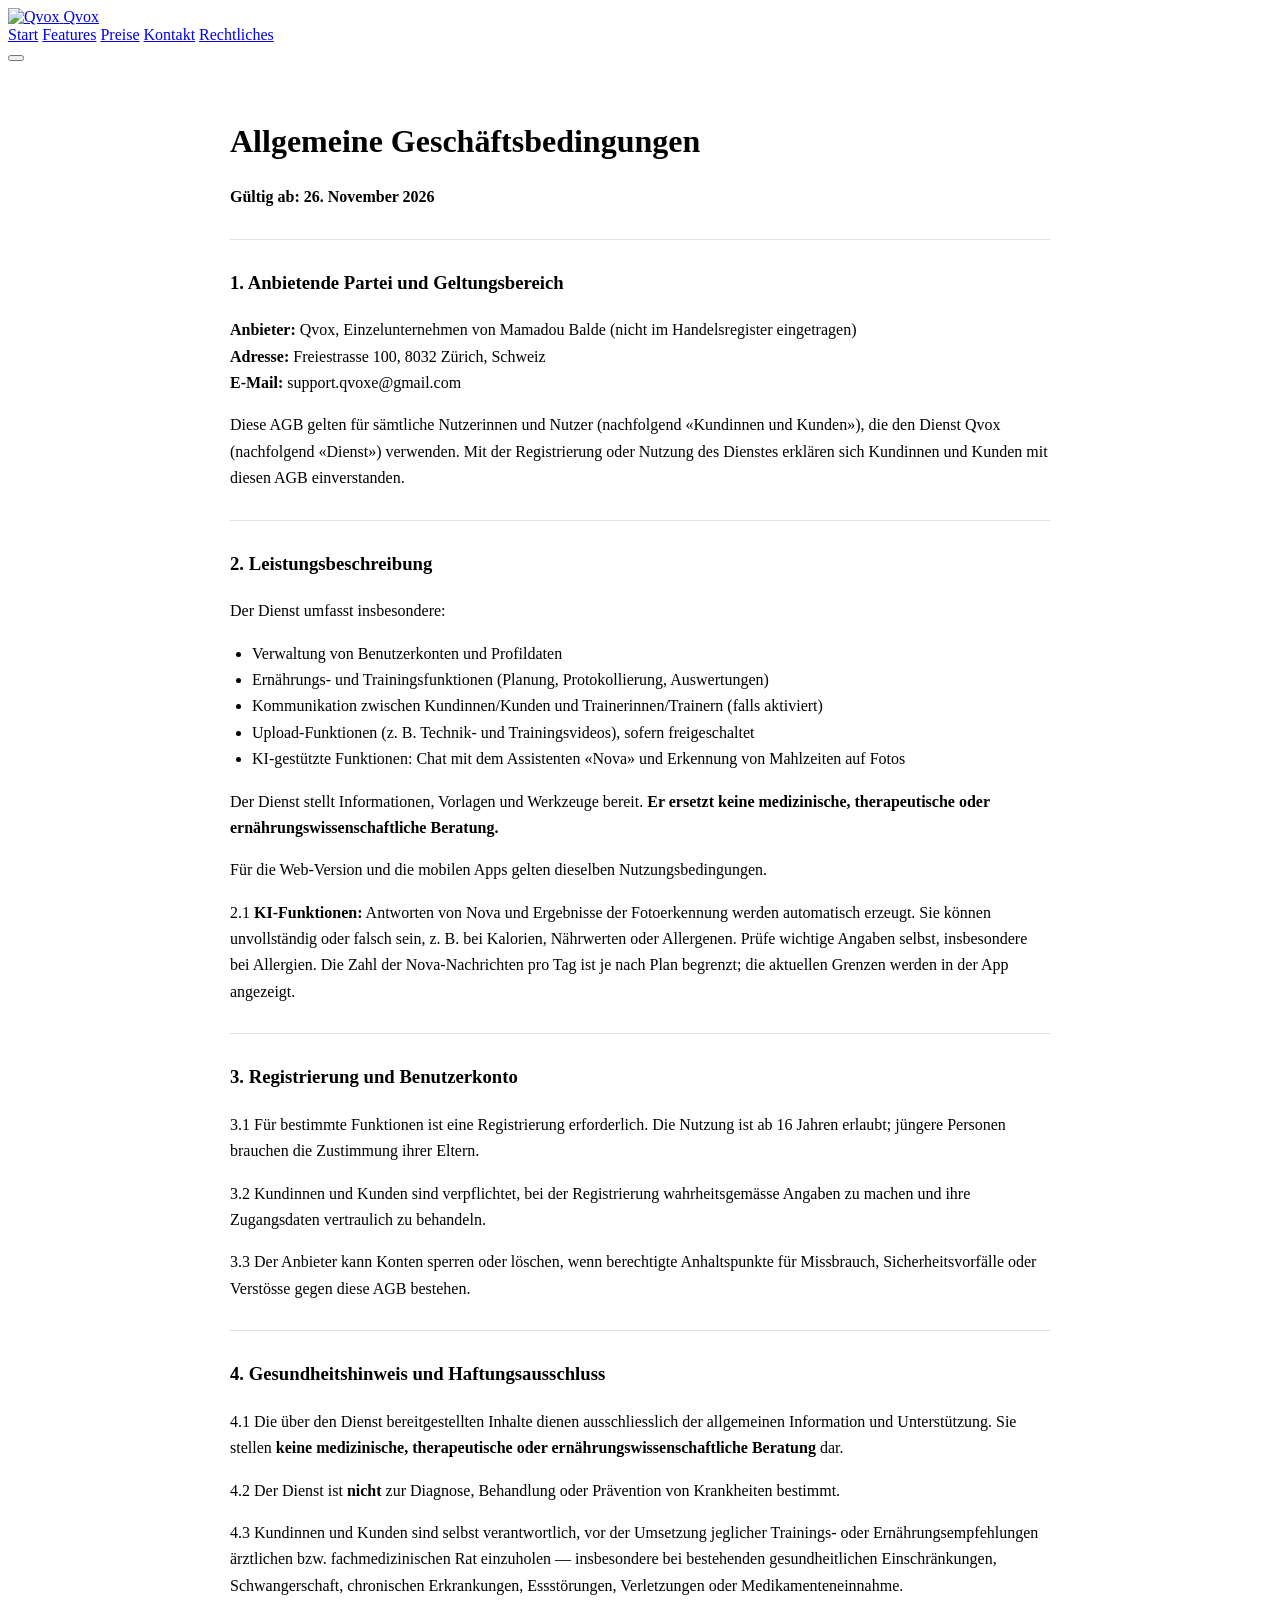
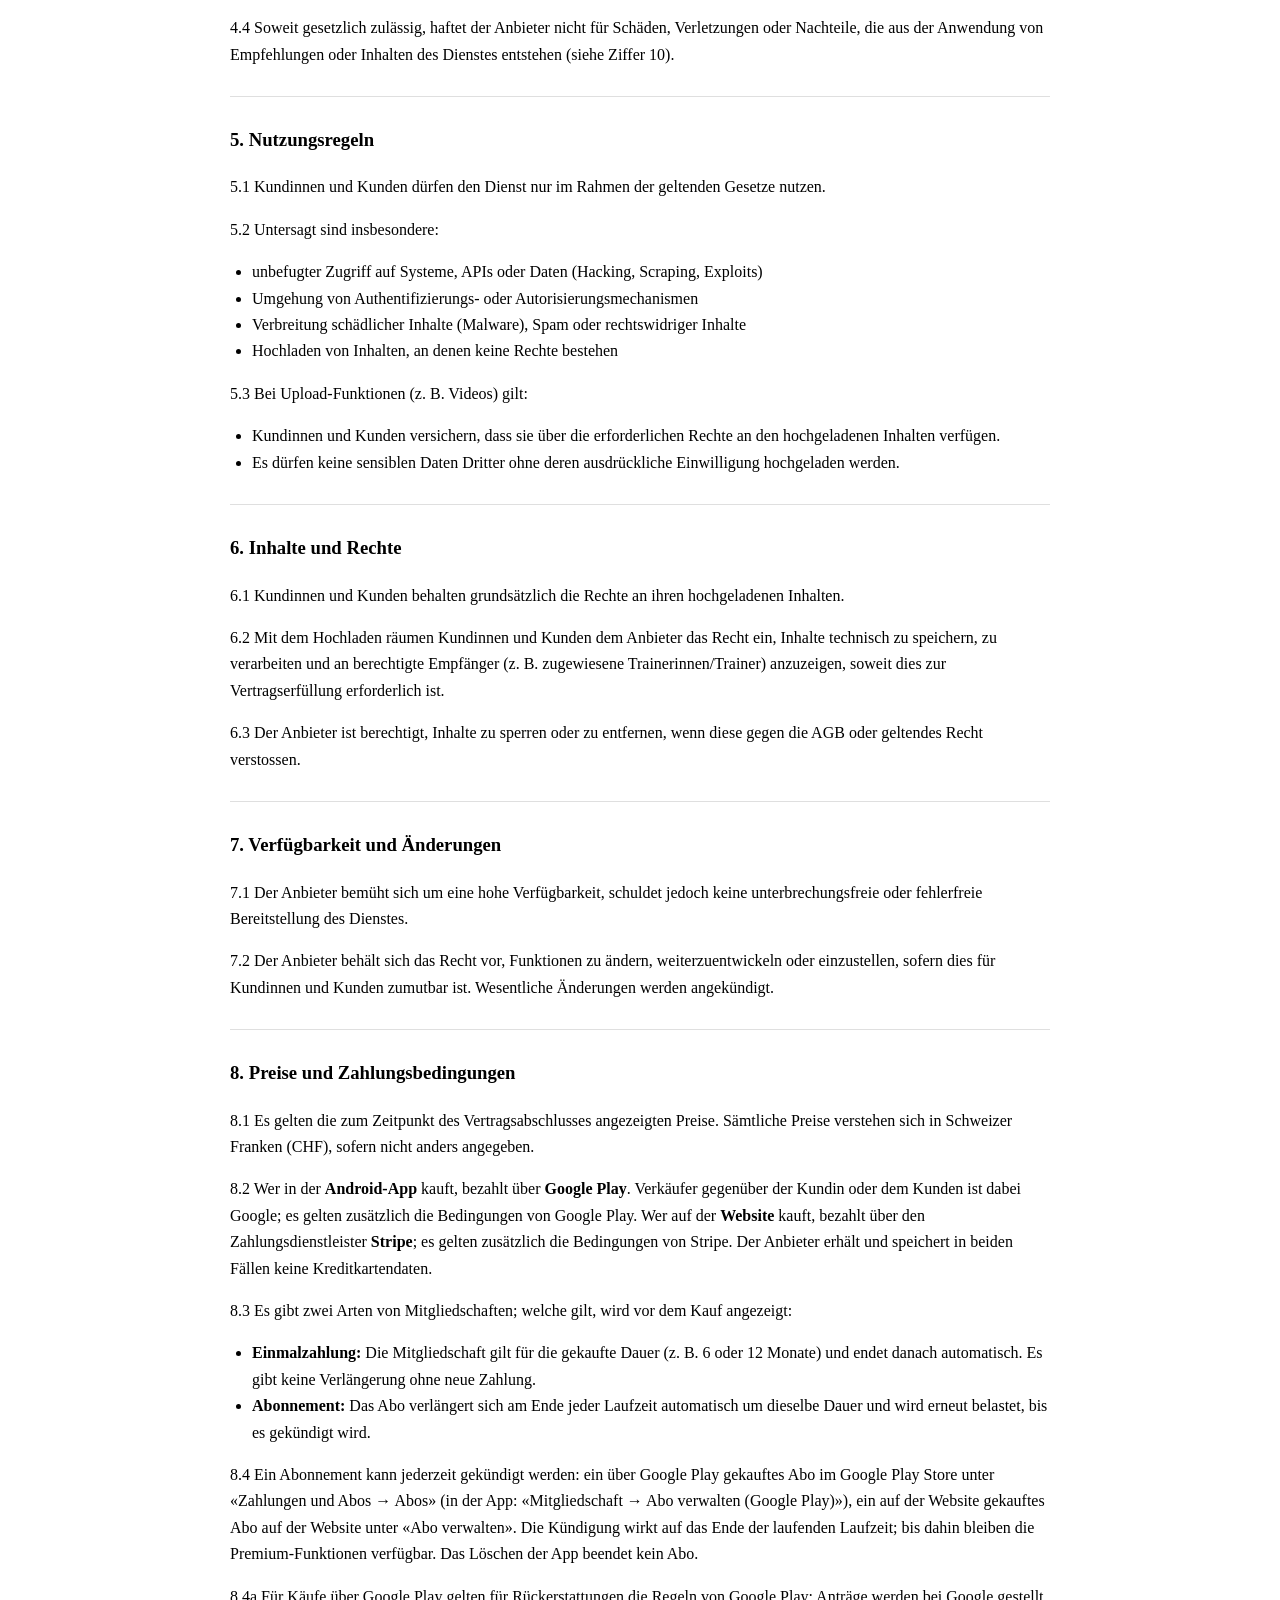
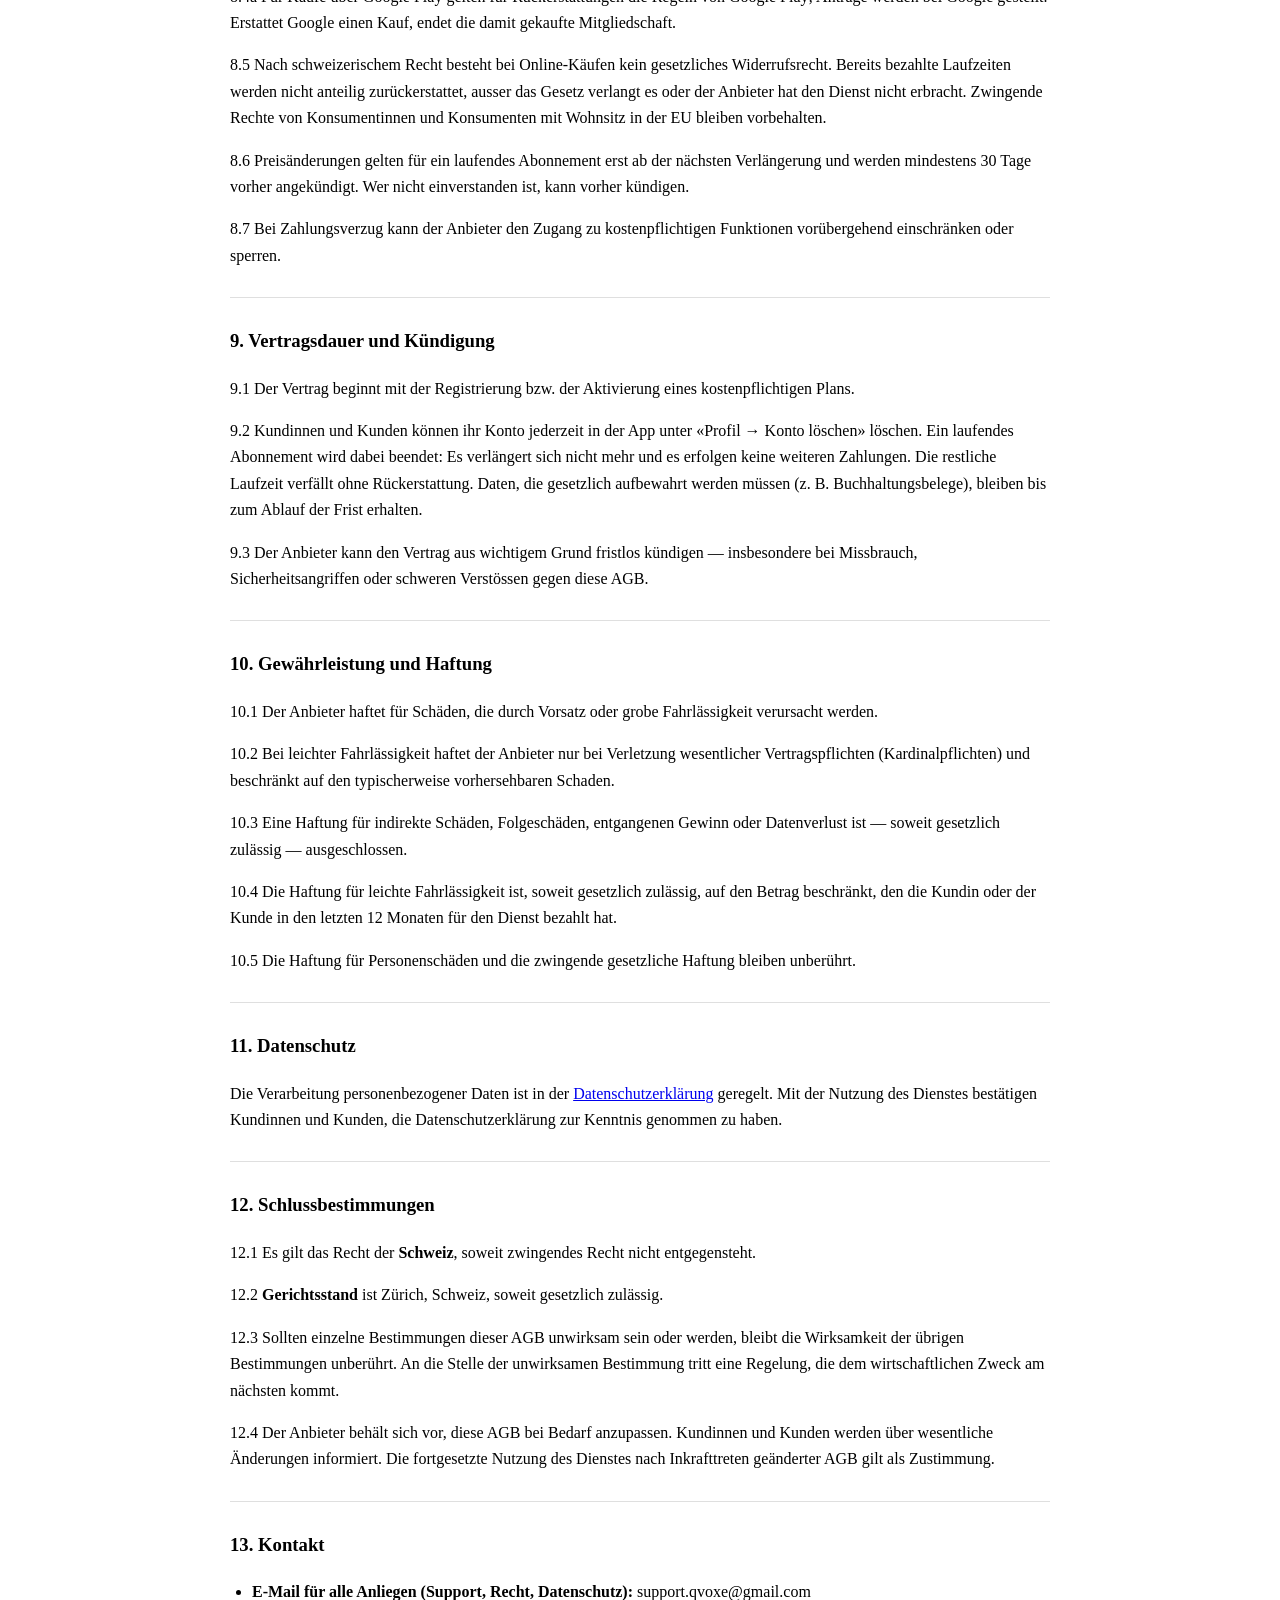
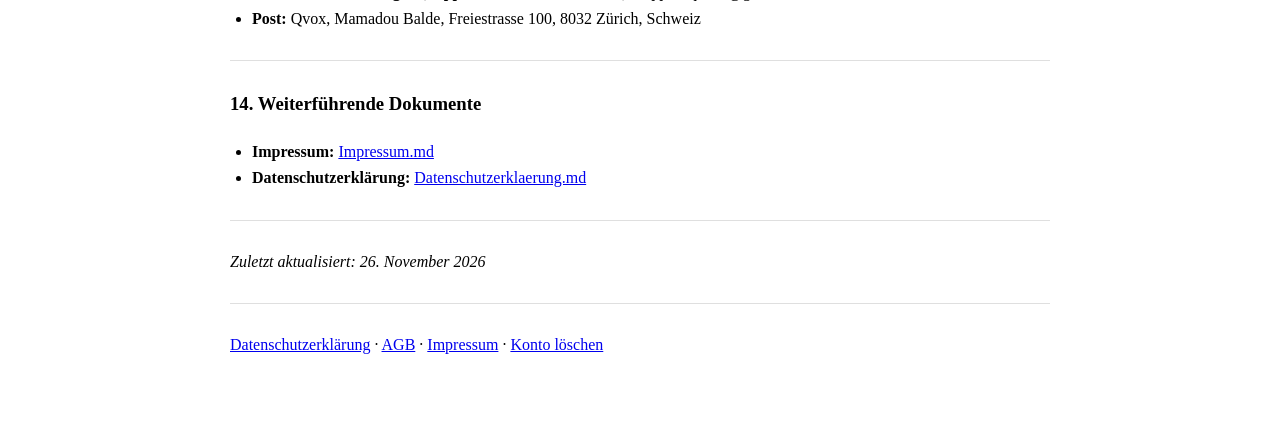
==== agb.html @ dd05795a "Add legal pages and use the real contact email and site URL - New pages: AGB, Datenschutz, Impressum" ====
<!doctype html>
<html lang="de">
<head>
  <meta charset="utf-8" />
  <meta name="viewport" content="width=device-width,initial-scale=1" />
  <title>Qvox – Allgemeine Geschäftsbedingungen</title>
  <meta name="description" content="Allgemeine Geschäftsbedingungen von Qvox." />
  <link rel="apple-touch-icon" href="qvox_logo.png" />
  <link rel="stylesheet" href="styles.css" />
  <link rel="stylesheet" href="styles-inline.css" />
  <style>
    .legal { max-width: 820px; margin: 0 auto; padding: 32px 16px 64px; line-height: 1.65; }
    .legal h1 { margin-bottom: 8px; }
    .legal h2 { margin-top: 32px; }
    .legal h3 { margin-top: 20px; }
    .legal ul, .legal ol { padding-left: 22px; }
    .legal hr { border: 0; border-top: 1px solid rgba(127,127,127,.25); margin: 28px 0; }
    .legal-table { overflow-x: auto; margin: 16px 0; }
    .legal table { border-collapse: collapse; width: 100%; font-size: 0.95em; }
    .legal th, .legal td { border: 1px solid rgba(127,127,127,.3); padding: 8px 10px; text-align: left; vertical-align: top; }
    .legal a { text-decoration: underline; }
  </style>
</head>
<body>
<header class="header" id="top">
  <div class="container header__inner">
    <a href="index.html" class="header__logo">
      <img src="qvox_logo.png" alt="Qvox" class="header__logo-img" />
      <span class="header__logo-text">Qvox</span>
    </a>
    <nav class="header__nav" id="mainNav">
      <a href="index.html">Start</a>
      <a href="features.html">Features</a>
      <a href="preise.html">Preise</a>
      <a href="kontakt.html">Kontakt</a>
      <a href="rechtliches.html" class="nav-legal">Rechtliches</a>
    </nav>
    <button class="header__burger" id="navToggle" aria-label="Menü öffnen">
      <span></span><span></span><span></span>
    </button>
  </div>
</header>
<main class="legal">
<h1>Allgemeine Geschäftsbedingungen</h1>
<p><strong>Gültig ab: 26. November 2026</strong></p>
<hr>
<h3>1. Anbietende Partei und Geltungsbereich</h3>
<p><strong>Anbieter:</strong> Qvox, Einzelunternehmen von Mamadou Balde (nicht im Handelsregister eingetragen)<br>
<strong>Adresse:</strong> Freiestrasse 100, 8032 Zürich, Schweiz<br>
<strong>E-Mail:</strong> support.qvoxe@gmail.com</p>
<p>Diese AGB gelten für sämtliche Nutzerinnen und Nutzer (nachfolgend «Kundinnen und Kunden»), die den Dienst Qvox (nachfolgend «Dienst») verwenden. Mit der Registrierung oder Nutzung des Dienstes erklären sich Kundinnen und Kunden mit diesen AGB einverstanden.</p>
<hr>
<h3>2. Leistungsbeschreibung</h3>
<p>Der Dienst umfasst insbesondere:</p>
<ul><li>Verwaltung von Benutzerkonten und Profildaten</li><li>Ernährungs- und Trainingsfunktionen (Planung, Protokollierung, Auswertungen)</li><li>Kommunikation zwischen Kundinnen/Kunden und Trainerinnen/Trainern (falls aktiviert)</li><li>Upload-Funktionen (z. B. Technik- und Trainingsvideos), sofern freigeschaltet</li><li>KI-gestützte Funktionen: Chat mit dem Assistenten «Nova» und Erkennung von Mahlzeiten auf Fotos</li></ul>
<p>Der Dienst stellt Informationen, Vorlagen und Werkzeuge bereit. <strong>Er ersetzt keine medizinische, therapeutische oder ernährungswissenschaftliche Beratung.</strong></p>
<p>Für die Web-Version und die mobilen Apps gelten dieselben Nutzungsbedingungen.</p>
<p>2.1 <strong>KI-Funktionen:</strong> Antworten von Nova und Ergebnisse der Fotoerkennung werden automatisch erzeugt. Sie können unvollständig oder falsch sein, z. B. bei Kalorien, Nährwerten oder Allergenen. Prüfe wichtige Angaben selbst, insbesondere bei Allergien. Die Zahl der Nova-Nachrichten pro Tag ist je nach Plan begrenzt; die aktuellen Grenzen werden in der App angezeigt.</p>
<hr>
<h3>3. Registrierung und Benutzerkonto</h3>
<p>3.1 Für bestimmte Funktionen ist eine Registrierung erforderlich. Die Nutzung ist ab 16 Jahren erlaubt; jüngere Personen brauchen die Zustimmung ihrer Eltern.</p>
<p>3.2 Kundinnen und Kunden sind verpflichtet, bei der Registrierung wahrheitsgemässe Angaben zu machen und ihre Zugangsdaten vertraulich zu behandeln.</p>
<p>3.3 Der Anbieter kann Konten sperren oder löschen, wenn berechtigte Anhaltspunkte für Missbrauch, Sicherheitsvorfälle oder Verstösse gegen diese AGB bestehen.</p>
<hr>
<h3>4. Gesundheitshinweis und Haftungsausschluss</h3>
<p>4.1 Die über den Dienst bereitgestellten Inhalte dienen ausschliesslich der allgemeinen Information und Unterstützung. Sie stellen <strong>keine medizinische, therapeutische oder ernährungswissenschaftliche Beratung</strong> dar.</p>
<p>4.2 Der Dienst ist <strong>nicht</strong> zur Diagnose, Behandlung oder Prävention von Krankheiten bestimmt.</p>
<p>4.3 Kundinnen und Kunden sind selbst verantwortlich, vor der Umsetzung jeglicher Trainings- oder Ernährungsempfehlungen ärztlichen bzw. fachmedizinischen Rat einzuholen — insbesondere bei bestehenden gesundheitlichen Einschränkungen, Schwangerschaft, chronischen Erkrankungen, Essstörungen, Verletzungen oder Medikamenteneinnahme.</p>
<p>4.4 Soweit gesetzlich zulässig, haftet der Anbieter nicht für Schäden, Verletzungen oder Nachteile, die aus der Anwendung von Empfehlungen oder Inhalten des Dienstes entstehen (siehe Ziffer 10).</p>
<hr>
<h3>5. Nutzungsregeln</h3>
<p>5.1 Kundinnen und Kunden dürfen den Dienst nur im Rahmen der geltenden Gesetze nutzen.</p>
<p>5.2 Untersagt sind insbesondere:</p>
<ul><li>unbefugter Zugriff auf Systeme, APIs oder Daten (Hacking, Scraping, Exploits)</li><li>Umgehung von Authentifizierungs- oder Autorisierungsmechanismen</li><li>Verbreitung schädlicher Inhalte (Malware), Spam oder rechtswidriger Inhalte</li><li>Hochladen von Inhalten, an denen keine Rechte bestehen</li></ul>
<p>5.3 Bei Upload-Funktionen (z. B. Videos) gilt:</p>
<ul><li>Kundinnen und Kunden versichern, dass sie über die erforderlichen Rechte an den hochgeladenen Inhalten verfügen.</li><li>Es dürfen keine sensiblen Daten Dritter ohne deren ausdrückliche Einwilligung hochgeladen werden.</li></ul>
<hr>
<h3>6. Inhalte und Rechte</h3>
<p>6.1 Kundinnen und Kunden behalten grundsätzlich die Rechte an ihren hochgeladenen Inhalten.</p>
<p>6.2 Mit dem Hochladen räumen Kundinnen und Kunden dem Anbieter das Recht ein, Inhalte technisch zu speichern, zu verarbeiten und an berechtigte Empfänger (z. B. zugewiesene Trainerinnen/Trainer) anzuzeigen, soweit dies zur Vertragserfüllung erforderlich ist.</p>
<p>6.3 Der Anbieter ist berechtigt, Inhalte zu sperren oder zu entfernen, wenn diese gegen die AGB oder geltendes Recht verstossen.</p>
<hr>
<h3>7. Verfügbarkeit und Änderungen</h3>
<p>7.1 Der Anbieter bemüht sich um eine hohe Verfügbarkeit, schuldet jedoch keine unterbrechungsfreie oder fehlerfreie Bereitstellung des Dienstes.</p>
<p>7.2 Der Anbieter behält sich das Recht vor, Funktionen zu ändern, weiterzuentwickeln oder einzustellen, sofern dies für Kundinnen und Kunden zumutbar ist. Wesentliche Änderungen werden angekündigt.</p>
<hr>
<h3>8. Preise und Zahlungsbedingungen</h3>
<p>8.1 Es gelten die zum Zeitpunkt des Vertragsabschlusses angezeigten Preise. Sämtliche Preise verstehen sich in Schweizer Franken (CHF), sofern nicht anders angegeben.</p>
<p>8.2 Wer in der <strong>Android-App</strong> kauft, bezahlt über <strong>Google Play</strong>. Verkäufer gegenüber der Kundin oder dem Kunden ist dabei Google; es gelten zusätzlich die Bedingungen von Google Play. Wer auf der <strong>Website</strong> kauft, bezahlt über den Zahlungsdienstleister <strong>Stripe</strong>; es gelten zusätzlich die Bedingungen von Stripe. Der Anbieter erhält und speichert in beiden Fällen keine Kreditkartendaten.</p>
<p>8.3 Es gibt zwei Arten von Mitgliedschaften; welche gilt, wird vor dem Kauf angezeigt:</p>
<ul><li><strong>Einmalzahlung:</strong> Die Mitgliedschaft gilt für die gekaufte Dauer (z. B. 6 oder 12 Monate) und endet danach automatisch. Es gibt keine Verlängerung ohne neue Zahlung.</li><li><strong>Abonnement:</strong> Das Abo verlängert sich am Ende jeder Laufzeit automatisch um dieselbe Dauer und wird erneut belastet, bis es gekündigt wird.</li></ul>
<p>8.4 Ein Abonnement kann jederzeit gekündigt werden: ein über Google Play gekauftes Abo im Google Play Store unter «Zahlungen und Abos → Abos» (in der App: «Mitgliedschaft → Abo verwalten (Google Play)»), ein auf der Website gekauftes Abo auf der Website unter «Abo verwalten». Die Kündigung wirkt auf das Ende der laufenden Laufzeit; bis dahin bleiben die Premium-Funktionen verfügbar. Das Löschen der App beendet kein Abo.</p>
<p>8.4a Für Käufe über Google Play gelten für Rückerstattungen die Regeln von Google Play; Anträge werden bei Google gestellt. Erstattet Google einen Kauf, endet die damit gekaufte Mitgliedschaft.</p>
<p>8.5 Nach schweizerischem Recht besteht bei Online-Käufen kein gesetzliches Widerrufsrecht. Bereits bezahlte Laufzeiten werden nicht anteilig zurückerstattet, ausser das Gesetz verlangt es oder der Anbieter hat den Dienst nicht erbracht. Zwingende Rechte von Konsumentinnen und Konsumenten mit Wohnsitz in der EU bleiben vorbehalten.</p>
<p>8.6 Preisänderungen gelten für ein laufendes Abonnement erst ab der nächsten Verlängerung und werden mindestens 30 Tage vorher angekündigt. Wer nicht einverstanden ist, kann vorher kündigen.</p>
<p>8.7 Bei Zahlungsverzug kann der Anbieter den Zugang zu kostenpflichtigen Funktionen vorübergehend einschränken oder sperren.</p>
<hr>
<h3>9. Vertragsdauer und Kündigung</h3>
<p>9.1 Der Vertrag beginnt mit der Registrierung bzw. der Aktivierung eines kostenpflichtigen Plans.</p>
<p>9.2 Kundinnen und Kunden können ihr Konto jederzeit in der App unter «Profil → Konto löschen» löschen. Ein laufendes Abonnement wird dabei beendet: Es verlängert sich nicht mehr und es erfolgen keine weiteren Zahlungen. Die restliche Laufzeit verfällt ohne Rückerstattung. Daten, die gesetzlich aufbewahrt werden müssen (z. B. Buchhaltungsbelege), bleiben bis zum Ablauf der Frist erhalten.</p>
<p>9.3 Der Anbieter kann den Vertrag aus wichtigem Grund fristlos kündigen — insbesondere bei Missbrauch, Sicherheitsangriffen oder schweren Verstössen gegen diese AGB.</p>
<hr>
<h3>10. Gewährleistung und Haftung</h3>
<p>10.1 Der Anbieter haftet für Schäden, die durch Vorsatz oder grobe Fahrlässigkeit verursacht werden.</p>
<p>10.2 Bei leichter Fahrlässigkeit haftet der Anbieter nur bei Verletzung wesentlicher Vertragspflichten (Kardinalpflichten) und beschränkt auf den typischerweise vorhersehbaren Schaden.</p>
<p>10.3 Eine Haftung für indirekte Schäden, Folgeschäden, entgangenen Gewinn oder Datenverlust ist — soweit gesetzlich zulässig — ausgeschlossen.</p>
<p>10.4 Die Haftung für leichte Fahrlässigkeit ist, soweit gesetzlich zulässig, auf den Betrag beschränkt, den die Kundin oder der Kunde in den letzten 12 Monaten für den Dienst bezahlt hat.</p>
<p>10.5 Die Haftung für Personenschäden und die zwingende gesetzliche Haftung bleiben unberührt.</p>
<hr>
<h3>11. Datenschutz</h3>
<p>Die Verarbeitung personenbezogener Daten ist in der <a href="datenschutz.html">Datenschutzerklärung</a> geregelt. Mit der Nutzung des Dienstes bestätigen Kundinnen und Kunden, die Datenschutzerklärung zur Kenntnis genommen zu haben.</p>
<hr>
<h3>12. Schlussbestimmungen</h3>
<p>12.1 Es gilt das Recht der <strong>Schweiz</strong>, soweit zwingendes Recht nicht entgegensteht.</p>
<p>12.2 <strong>Gerichtsstand</strong> ist Zürich, Schweiz, soweit gesetzlich zulässig.</p>
<p>12.3 Sollten einzelne Bestimmungen dieser AGB unwirksam sein oder werden, bleibt die Wirksamkeit der übrigen Bestimmungen unberührt. An die Stelle der unwirksamen Bestimmung tritt eine Regelung, die dem wirtschaftlichen Zweck am nächsten kommt.</p>
<p>12.4 Der Anbieter behält sich vor, diese AGB bei Bedarf anzupassen. Kundinnen und Kunden werden über wesentliche Änderungen informiert. Die fortgesetzte Nutzung des Dienstes nach Inkrafttreten geänderter AGB gilt als Zustimmung.</p>
<hr>
<h3>13. Kontakt</h3>
<ul><li><strong>E-Mail für alle Anliegen (Support, Recht, Datenschutz):</strong> support.qvoxe@gmail.com</li><li><strong>Post:</strong> Qvox, Mamadou Balde, Freiestrasse 100, 8032 Zürich, Schweiz</li></ul>
<hr>
<h3>14. Weiterführende Dokumente</h3>
<ul><li><strong>Impressum:</strong> <a href="impressum.html">Impressum.md</a></li><li><strong>Datenschutzerklärung:</strong> <a href="datenschutz.html">Datenschutzerklaerung.md</a></li></ul>
<hr>
<p><em>Zuletzt aktualisiert: 26. November 2026</em></p>
<hr>
<p>
  <a href="datenschutz.html">Datenschutzerklärung</a> ·
  <a href="agb.html">AGB</a> ·
  <a href="impressum.html">Impressum</a> ·
  <a href="konto-loeschen.html">Konto löschen</a>
</p>
</main>
<script src="script.js"></script>
</body>
</html>
---- styles-inline.css ----
﻿/* Phone Macro Progress Bars */
.phone-macro-bar__fill {
  background: var(--bar-color, #60A5FA);
  height: 100%;
  border-radius: 4px;
  transition: width 0.3s ease;
}

.phone-macro--p .phone-macro-bar__fill {
  --bar-color: #AEEA00;
}

.phone-macro--c .phone-macro-bar__fill {
  --bar-color: #06B6D4;
}

.phone-macro--f .phone-macro-bar__fill {
  --bar-color: #C084FC;
}

/* Macro width helpers */
.macro-78 { width: 78%; }
.macro-64 { width: 64%; }
.macro-52 { width: 52%; }

/* Wave Bar Pattern */
.wave-bar {
  height: 20px;
  background: linear-gradient(90deg, #60A5FA 0%, transparent var(--pct, 85%));
  border-radius: 4px;
  margin: 0.5rem 0;
}

.wave-85 { --pct: 85%; }

/* Phone App Header Styles */
.phone-app-header {
  padding: 0.5rem;
  text-align: center;
  background: linear-gradient(to right, #121a2b, #17213a);
  border-bottom: 1px solid rgba(255, 255, 255, 0.1);
}

.phone-app-header.gradient-purple {
  background: linear-gradient(135deg, #7C3AED, #A855F7);
}

.phone-app-title {
  color: white;
  font-weight: 600;
  font-size: 0.9rem;
}

.phone-app-title.light { color: white; }

/* Phone App Search Input */
.phone-app-search {
  width: 90%;
  padding: 0.5rem;
  border: none;
  border-radius: 8px;
  background: #0b1220;
  color: #F1F5F9;
  font-size: 0.75rem;
}

/* Phone App Content */
.phone-app-content {
  padding: 1rem;
  overflow-y: auto;
  height: calc(100% - 80px);
}

.phone-app-content.narrow { text-align: center; }

/* Recipe Card */
.recipe-card {
  margin-bottom: 0.8rem;
  padding: 0.8rem;
  background: #17213a;
  border-radius: 8px;
  border-left: 3px solid transparent;
}

.recipe-card.featured {
  border-left-color: #AEEA00;
}

.recipe-card__title {
  font-weight: 600;
  color: #F1F5F9;
  font-size: 0.85rem;
  margin-bottom: 0.3rem;
}

.recipe-card__meta {
  font-size: 0.7rem;
  color: #94A3B8;
  margin: 0.3rem 0;
}

/* Analytics Cards */
.analytics-hero {
  text-align: center;
  margin-bottom: 1.5rem;
  padding: 1rem;
  background: #17213a;
  border-radius: 8px;
}

.analytics-hero__value {
  font-size: 2rem;
  font-weight: 800;
  color: #AEEA00;
}

.analytics-hero__label {
  font-size: 0.8rem;
  color: #94A3B8;
}

.analytics-chart {
  height: 80px;
  background: url('data:image/svg+xml,%3csvg xmlns="http://www.w3.org/2000/svg" width="400" height="120" viewBox="0 0 400 120"%3e%3cdefs%3e%3clinearGradient id="grad" x1="0%25" y1="0%25" x2="0%25" y2="100%25"%3e%3cstop offset="0%25" stop-color="%231EA7FF" stop-opacity="0.6"/%3e%3cstop offset="100%25" stop-color="%231EA7FF" stop-opacity="0"/%3e%3c/linearGradient%3e%3c/defs%3e%3cpath d="M0 90 Q50 60 80 70 T160 55 T240 65 T320 40 T400 50 V120 H0 Z" fill="url(%23grad)"/%3e%3cpath d="M0 90 Q50 60 80 70 T160 55 T240 65 T320 40 T400 50" fill="none" stroke="%231EA7FF" stroke-width="3" stroke-linecap="round"/%3e%3ccircle cx="320" cy="40" r="4" fill="%23AEEA00"/%3e%3c/svg%3e') center/contain no-repeat;
}

.analytics-grid {
  display: grid;
  grid-template-columns: 1fr 1fr;
  gap: 0.5rem;
  margin-top: 1rem;
}

.analytics-tile {
  text-align: center;
  padding: 0.8rem;
  background: #17213a;
  border-radius: 8px;
}

.analytics-tile__label {
  font-size: 0.7rem;
  color: #94A3B8;
}

.analytics-tile__value {
  font-size: 1.2rem;
  font-weight: 700;
  margin-top: 0.3rem;
  color: #AEEA00;
}

.analytics-tile__value.cyan { color: #06B6D4; }

/* Calculator Form Styles */
.calculator-form input,
.calculator-form select {
  width: 100%;
  padding: 0.75rem;
  margin-bottom: 0.5rem;
  background: #f3f4f6;
  border: 1px solid #e5e7eb;
  border-radius: 8px;
  font-size: 1rem;
}

.calculator-form input:focus,
.calculator-form select:focus {
  outline: none;
  border-color: #3b82f6;
  box-shadow: 0 0 0 3px rgba(59, 130, 246, 0.1);
}

/* Result Display */
.calculator-result {
  margin-top: 1rem;
  padding: 1rem;
  background: #f0f9ff;
  border-left: 4px solid #3b82f6;
  border-radius: 4px;
  font-weight: 600;
  color: #1e40af;
}

.hidden { display: none; }

.result-info {
  font-size: .85rem;
  margin-top: 0.75rem;
}

/* Table section rows */
.table-section {
  background: #0f1618;
}

/* Progress bars */
.cp-progress-50 { width: 50%; }

/* Cookie consent tweaks */
.cookie-consent { display: none; }
.cookie-consent a { color: var(--lime); }

/* â”€â”€â”€ Hero single-column (phone removed) â”€â”€â”€ */
.hero__inner {
  grid-template-columns: 1fr !important;
  max-width: 720px;
  margin: 0 auto;
  text-align: center;
}
.hero__content {
  opacity: 1 !important;
  transform: none !important;
}
.hero__actions {
  justify-content: center;
}
.hero__stores {
  justify-content: center;
}

/* Fix: 'Beliebt' / 'Empfohlen' badge gets clipped by parent overflow */
.pricing__panel,
.pricing__grid,
.pricing,
.pricing.section,
.clubs__cta,
.clubs__pricing-cards {
  overflow: visible !important;
}
.pricing__grid {
  padding-top: 1.25rem;
}
.price-card,
.clubs__plan {
  overflow: visible !important;
}
.price-card__badge,
.clubs__plan-badge {
  z-index: 2;
}

/* â•â•â•â•â•â•â•â•â•â•â•â•â•â•â•â•â•â•â•â•â•â•â•â•â•â•â•â•â•â•â•â•â•â•â•â•â•â•â•â•â•â•â•â•â•â•
   iPhone 17 â€” Ultra-Photorealistic Mockup
â•â•â•â•â•â•â•â•â•â•â•â•â•â•â•â•â•â•â•â•â•â•â•â•â•â•â•â•â•â•â•â•â•â•â•â•â•â•â•â•â•â•â•â•â•â• */

.iphone17 {
  position: relative;
  display: inline-flex;
  flex-direction: column;
  width: 272px;
  flex-shrink: 0;
  filter: drop-shadow(0 40px 120px rgba(0,0,0,.9)) drop-shadow(0 12px 40px rgba(0,0,0,.7));
}

/* Side hardware buttons â€” beveled + metallic */
.iphone17__btn-action,
.iphone17__btn-vol-up,
.iphone17__btn-vol-down,
.iphone17__btn-power {
  position: absolute;
  z-index: 3;
  background: linear-gradient(to right,
    #1A1A1E 0%, #2C2C30 20%, #3A3A3E 50%,
    #2A2A2E 80%, #1A1A1C 100%
  );
}
.iphone17__btn-action {
  left: -4px; top: 88px;
  width: 4px; height: 30px;
  border-radius: 3px 0 0 3px;
  box-shadow: -2px 0 6px rgba(0,0,0,.6), inset 0 1px 0 rgba(255,255,255,.18);
}
.iphone17__btn-vol-up {
  left: -4px; top: 132px;
  width: 4px; height: 42px;
  border-radius: 3px 0 0 3px;
  box-shadow: -2px 0 6px rgba(0,0,0,.6), inset 0 1px 0 rgba(255,255,255,.18);
}
.iphone17__btn-vol-down {
  left: -4px; top: 186px;
  width: 4px; height: 42px;
  border-radius: 3px 0 0 3px;
  box-shadow: -2px 0 6px rgba(0,0,0,.6), inset 0 1px 0 rgba(255,255,255,.18);
}
.iphone17__btn-power {
  right: -4px; top: 148px;
  width: 4px; height: 74px;
  border-radius: 0 3px 3px 0;
  background: linear-gradient(to left,
    #1A1A1E 0%, #2C2C30 20%, #3A3A3E 50%,
    #2A2A2E 80%, #1A1A1C 100%
  );
  box-shadow: 2px 0 6px rgba(0,0,0,.8), inset 0 1px 0 rgba(255,255,255,.05);
}

/* Titanium unibody â€” 20-stop multi-direction light simulation */
.iphone17__body {
  position: relative;
  background:
    linear-gradient(168deg,
      #2E2E32 0%,
      #1E1E22 8%,
      #141416 20%,
      #1A1A1E 35%,
      #0C0C0E 50%,
      #181820 65%,
      #222226 80%,
      #1A1A1E 100%
    );
  border-radius: 46px;
  padding: 11px;
  box-shadow:
    /* Crisp bright rim at top-left edge (studio directional light) */
    inset 1px 1px 0 rgba(255,255,255,.24),
    inset -1px -1px 0 rgba(255,255,255,.04),
    /* Fine inner recess line between frame and screen */
    inset 0 0 0 2.5px rgba(0,0,0,.85),
    inset 0 3px 10px rgba(0,0,0,.4),
    /* Outer casting shadow â€” multi-layer for soft photo look */
    0 2px 4px rgba(0,0,0,.6),
    0 8px 20px rgba(0,0,0,.55),
    0 25px 60px rgba(0,0,0,.5),
    0 50px 120px rgba(0,0,0,.4);
}

/* Top-left specular light ray on the metal */
.iphone17__body::before {
  content: '';
  position: absolute;
  top: 0; left: 0; right: 0;
  height: 55%;
  border-radius: 46px 46px 200px 200px / 46px 46px 100px 100px;
  background: linear-gradient(138deg,
    rgba(255,255,255,.13) 0%,
    rgba(255,255,255,.05) 12%,
    transparent 26%
  );
  pointer-events: none;
  z-index: 1;
}
/* Bottom-right secondary reflection */
.iphone17__body::after {
  content: '';
  position: absolute;
  bottom: 0; right: 0; left: 0;
  height: 45%;
  border-radius: 0 0 46px 46px;
  background: linear-gradient(340deg,
    rgba(255,255,255,.05) 0%,
    transparent 40%
  );
  pointer-events: none;
  z-index: 1;
}

/* OLED screen panel */
.iphone17__screen {
  position: relative;
  background: #060610;
  border-radius: 36px;
  overflow: hidden;
  display: flex;
  flex-direction: column;
  min-height: 548px;
  /* Inner screen bezel */
  box-shadow:
    inset 0 0 0 1px rgba(0,0,0,1),
    inset 0 0 30px rgba(0,0,0,.6);
  z-index: 2;
}

/* Glass screen reflection â€” angled top-left specular */
.iphone17__screen::before {
  content: '';
  position: absolute;
  inset: 0;
  border-radius: 36px;
  background: linear-gradient(130deg,
    rgba(255,255,255,.1) 0%,
    rgba(255,255,255,.05) 18%,
    transparent 40%
  );
  pointer-events: none;
  z-index: 100;
}

/* Dynamic Island â€” glass pill with multi-layer depth */
.iphone17__island {
  position: absolute;
  top: 14px;
  left: 50%;
  transform: translateX(-50%);
  width: 122px;
  height: 36px;
  background: radial-gradient(ellipse at 50% 0%, #1A1A24 0%, #000 70%);
  border-radius: 22px;
  z-index: 50;
  display: flex;
  align-items: center;
  justify-content: flex-end;
  padding-right: 12px;
  box-shadow:
    0 0 0 1px rgba(255,255,255,.06),
    0 0 0 2px rgba(0,0,0,.9),
    0 4px 20px rgba(0,0,0,.8),
    inset 0 1px 2px rgba(255,255,255,.06),
    inset 0 -1px 3px rgba(0,0,0,.8);
}

/* Tiny corner cut at base of Dynamic Island */
.iphone17__island::before {
  content: '';
  position: absolute;
  bottom: -6px; left: 2px;
  width: 8px; height: 8px;
  background: #000;
  clip-path: polygon(100% 0, 100% 100%, 0 0);
  opacity: .6;
}
.iphone17__island::after {
  content: '';
  position: absolute;
  bottom: -6px; right: 2px;
  width: 8px; height: 8px;
  background: #000;
  clip-path: polygon(0 0, 100% 0, 0 100%);
  opacity: .6;
}

/* Camera lens inside Dynamic Island */
.iphone17__island-cam {
  width: 13px; height: 13px;
  background: radial-gradient(circle at 35% 35%,
    #2A2A50 0%, #101018 45%, #060610 100%
  );
  border-radius: 50%;
  border: 1.5px solid rgba(255,255,255,.06);
  box-shadow:
    inset 0 0 4px rgba(30,60,180,.25),
    inset 0 0 1px rgba(255,255,255,.08),
    0 0 6px rgba(0,0,0,.8);
  position: relative;
}
.iphone17__island-cam::after {
  content: '';
  position: absolute;
  top: 2px; left: 2px;
  width: 4px; height: 4px;
  background: rgba(80,120,255,.18);
  border-radius: 50%;
}

/* Status Bar */
.iphone17__statusbar {
  display: flex;
  justify-content: space-between;
  align-items: center;
  padding: 18px 22px 0;
  height: 52px;
  position: relative;
  z-index: 10;
  color: #fff;
}
.iphone17__time {
  font-size: 14.5px;
  font-weight: 700;
  letter-spacing: -.4px;
  color: #fff;
  font-family: -apple-system, 'SF Pro Display', system-ui, sans-serif;
}
.iphone17__status-icons {
  display: flex;
  align-items: center;
  gap: 5px;
}

/* App Content Area */
.iphone17__content {
  flex: 1;
  display: flex;
  flex-direction: column;
  overflow: hidden;
  position: relative;
}

/* Bottom Nav â€” frosted glass effect */
.iphone17__bottomnav {
  display: flex;
  justify-content: space-around;
  align-items: center;
  padding: 10px 8px 6px;
  background: rgba(8,8,18,.88);
  backdrop-filter: blur(30px) saturate(1.8);
  -webkit-backdrop-filter: blur(30px) saturate(1.8);
  border-top: .5px solid rgba(255,255,255,.08);
}

/* Home Indicator */
.iphone17__home-indicator {
  height: 26px;
  display: flex;
  align-items: center;
  justify-content: center;
  background: rgba(6,6,16,.9);
}
.iphone17__home-indicator::before {
  content: '';
  width: 130px; height: 5px;
  background: rgba(255,255,255,.38);
  border-radius: 3px;
  box-shadow: 0 0 8px rgba(255,255,255,.1);
}

/* Bottom hardware edge â€” matching titanium */
.iphone17__bottom-edge {
  display: flex;
  justify-content: space-between;
  align-items: center;
  padding: 10px 28px 12px;
  background: linear-gradient(168deg,
    #252528 0%, #1A1A1E 25%,
    #101012 50%, #1C1C20 75%,
    #222224 100%
  );
  border-radius: 0 0 46px 46px;
  margin-top: -11px;
  position: relative;
  z-index: 0;
  box-shadow: 0 12px 30px rgba(0,0,0,.5);
}
/* Speaker grilles â€” row of tiny dots */
.iphone17__speaker {
  display: flex;
  align-items: center;
  gap: 3px;
}
.iphone17__speaker::before {
  content: '';
  display: block;
  width: 18px; height: 5px;
  background: rgba(0,0,0,.0);
  box-shadow:
    0 0 0 1px rgba(0,0,0,.9),
    4px 0 0 rgba(0,0,0,.9),
    8px 0 0 rgba(0,0,0,.9),
    12px 0 0 rgba(0,0,0,.9),
    16px 0 0 rgba(0,0,0,.9),
    /* subtle inset light on each hole */
    0 -1px 0 rgba(255,255,255,.04),
    4px -1px 0 rgba(255,255,255,.04),
    8px -1px 0 rgba(255,255,255,.04),
    12px -1px 0 rgba(255,255,255,.04),
    16px -1px 0 rgba(255,255,255,.04);
  border-radius: 1px;
  height: 5px;
}
.iphone17__speaker::after { display: none; }

/* USB-C port */
.iphone17__usbc {
  width: 32px; height: 9px;
  background: linear-gradient(to bottom,
    rgba(0,0,0,.7) 0%, rgba(0,0,0,.55) 100%
  );
  border-radius: 5px;
  box-shadow:
    inset 0 2px 4px rgba(0,0,0,.9),
    inset 0 -1px 0 rgba(255,255,255,.04),
    0 1px 0 rgba(255,255,255,.1);
}

/* â”€â”€ Bottom Nav Items â”€â”€ */
.i17-bnav {
  display: flex;
  color: rgba(255,255,255,.32);
  cursor: pointer;
  padding: 4px;
  border-radius: 8px;
  transition: color .2s;
  line-height: 0;
}
.i17-bnav--active { color: #AEEA00 !important; filter: drop-shadow(0 0 4px rgba(174,234,0,.4)); }
.i17-bnav--add {
  background: #AEEA00;
  color: #020205 !important;
  width: 36px; height: 36px;
  border-radius: 12px;
  justify-content: center;
  align-items: center;
  box-shadow: 0 4px 14px rgba(174,234,0,.35);
}

/* â”€â”€ App Header â”€â”€ */
.i17-app-header {
  display: flex;
  align-items: center;
  gap: 8px;
  padding: 10px 16px 9px;
  background: linear-gradient(to bottom, #0A1020, #080E1B);
  border-bottom: .5px solid rgba(255,255,255,.06);
}
.i17-app-header--dark { justify-content: flex-start; }
.i17-app-header--purple {
  background: linear-gradient(140deg, #3B0764 0%, #5B21B6 60%, #7C3AED 100%);
  justify-content: center;
  border-bottom: none;
  padding: 14px 16px 13px;
  box-shadow: 0 4px 20px rgba(124,58,237,.3);
}
.i17-logo { width: 22px; height: 22px; object-fit: contain; }
.i17-app-name {
  font-size: 12px; font-weight: 600;
  color: #E2E8F0;
  font-family: -apple-system, system-ui, sans-serif;
}
.i17-app-name strong { color: #AEEA00; font-weight: 700; }
.i17-screen-title {
  font-size: 15px; font-weight: 700;
  color: #fff; letter-spacing: -.35px;
  font-family: -apple-system, system-ui, sans-serif;
}

/* â”€â”€ Dashboard: Calorie Ring â”€â”€ */
.i17-ring-wrap {
  display: flex; justify-content: center; align-items: center;
  padding: 12px 0 4px;
  position: relative;
}
.i17-ring-text {
  position: absolute;
  display: flex; flex-direction: column; align-items: center;
}
.i17-ring-num {
  font-size: 21px; font-weight: 800; color: #fff;
  letter-spacing: -.5px; line-height: 1;
  font-family: -apple-system, system-ui, sans-serif;
}
.i17-ring-lbl { font-size: 10px; color: #64748B; margin-top: 4px; letter-spacing: .5px; text-transform: uppercase; }

/* â”€â”€ Macros â”€â”€ */
.i17-macros {
  display: flex; flex-direction: column; gap: 10px;
  padding: 6px 18px 14px;
  border-top: .5px solid rgba(255,255,255,.06);
  background: linear-gradient(to bottom, rgba(255,255,255,.02), transparent);
}
.i17-macro { display: flex; align-items: center; gap: 9px; }
.i17-macro-track {
  flex: 1; height: 4px;
  background: rgba(255,255,255,.07);
  border-radius: 2px; overflow: hidden;
}
.i17-macro-fill { height: 100%; border-radius: 2px; box-shadow: 0 0 6px currentColor; }
.i17-macro-val { font-size: 10px; font-weight: 700; color: #E2E8F0; width: 32px; text-align: right; }
.i17-macro-lbl { font-size: 9px; color: #475569; width: 38px; text-transform: uppercase; letter-spacing: .3px; }

/* â”€â”€ Recipe Search â”€â”€ */
.i17-search-wrap {
  display: flex; align-items: center; gap: 8px;
  margin: 10px 14px 8px;
  background: rgba(255,255,255,.05);
  border-radius: 12px;
  padding: 8px 12px;
  border: .5px solid rgba(255,255,255,.08);
  -webkit-backdrop-filter: blur(10px);
  backdrop-filter: blur(10px);
}
.i17-search-placeholder { font-size: 11px; color: #475569; }

/* â”€â”€ Recipe List â”€â”€ */
.i17-recipes { display: flex; flex-direction: column; gap: 5px; padding: 0 14px; flex: 1; overflow: hidden; }
.i17-recipe {
  display: flex; align-items: center; gap: 10px;
  padding: 9px 11px;
  background: rgba(255,255,255,.04);
  border-radius: 13px;
  border: .5px solid rgba(255,255,255,.06);
  transition: background .2s;
}
.i17-recipe--featured {
  background: linear-gradient(135deg, rgba(174,234,0,.1), rgba(174,234,0,.04));
  border-color: rgba(174,234,0,.2);
  box-shadow: 0 2px 12px rgba(174,234,0,.06);
}
.i17-recipe-emoji { font-size: 20px; line-height: 1; filter: drop-shadow(0 1px 3px rgba(0,0,0,.4)); }
.i17-recipe-info { flex: 1; }
.i17-recipe-name {
  font-size: 11px; font-weight: 600; color: #E2E8F0;
  line-height: 1.3; font-family: -apple-system, system-ui, sans-serif;
}
.i17-recipe-meta { font-size: 9px; color: #475569; margin-top: 2px; }
.i17-recipe-kcal { font-size: 11px; font-weight: 700; color: #AEEA00; }

/* â”€â”€ Analytics â”€â”€ */
.i17-analytics { padding: 8px 14px; display: flex; flex-direction: column; gap: 7px; flex: 1; overflow: hidden; }
.i17-stat-hero {
  background: linear-gradient(135deg, rgba(174,234,0,.08), rgba(174,234,0,.02));
  border-radius: 14px;
  padding: 11px 14px;
  border: .5px solid rgba(174,234,0,.15);
  box-shadow: 0 4px 20px rgba(174,234,0,.05);
}
.i17-stat-hero__val {
  font-size: 24px; font-weight: 800; color: #AEEA00;
  letter-spacing: -.5px; line-height: 1.1;
  font-family: -apple-system, system-ui, sans-serif;
  text-shadow: 0 0 20px rgba(174,234,0,.3);
}
.i17-stat-hero__lbl { font-size: 10px; color: #64748B; margin-top: 2px; margin-bottom: 8px; letter-spacing: .3px; }
.i17-weight-bar { height: 4px; background: rgba(255,255,255,.07); border-radius: 2px; overflow: hidden; }
.i17-weight-fill { width: 65%; height: 100%; background: linear-gradient(90deg, #AEEA00, #76FF03); border-radius: 2px; box-shadow: 0 0 8px rgba(174,234,0,.4); }
.i17-chart-lbl { font-size: 9px; color: #475569; text-transform: uppercase; letter-spacing: .5px; }
.i17-chart {
  background: rgba(255,255,255,.03);
  border-radius: 10px; padding: 6px;
  border: .5px solid rgba(255,255,255,.05);
  overflow: hidden;
}
.i17-stats-grid { display: grid; grid-template-columns: 1fr 1fr; gap: 6px; }
.i17-stat-tile {
  background: rgba(255,255,255,.04);
  border-radius: 12px;
  padding: 9px 10px;
  border: .5px solid rgba(255,255,255,.06);
  -webkit-backdrop-filter: blur(8px);
  backdrop-filter: blur(8px);
}
.i17-stat-tile__val {
  font-size: 16px; font-weight: 800; color: #AEEA00;
  line-height: 1.2; margin-top: 3px;
  font-family: -apple-system, system-ui, sans-serif;
}
.i17-stat-tile__lbl { font-size: 9px; color: #475569; margin-top: 2px; text-transform: uppercase; letter-spacing: .3px; }

/* â•â•â•â•â•â•â•â•â•â•â•â•â•â•â•â•â•â•â•â•â•â•â•â•â•â•â•â•â•â•â•â•â•â•â•â•â•â•â•â•â•â•â•â•â•â•
   Smooth Carousel â€” full-width slide-by-slide
â•â•â•â•â•â•â•â•â•â•â•â•â•â•â•â•â•â•â•â•â•â•â•â•â•â•â•â•â•â•â•â•â•â•â•â•â•â•â•â•â•â•â•â•â•â• */
.phones-carousel {
  position: relative !important;
  overflow: hidden !important;
  width: 100% !important;
  padding: 24px 0 48px !important;
  height: auto !important;
}
.phones-track {
  display: flex !important;
  width: 300% !important;
  gap: 0 !important;
  justify-content: flex-start !important;
  align-items: flex-start !important;
  transition: transform .52s cubic-bezier(.4,0,.2,1) !important;
  overflow-x: visible !important;
  padding: 0 !important;
}
.phones-track.dragging { transition: none !important; }
.phone-slide {
  width: calc(100% / 3) !important;
  flex: none !important;
  display: flex !important;
  flex-direction: column !important;
  align-items: center !important;
  justify-content: flex-start !important;
  padding: 10px 20px !important;
  transform: none !important;
  transition: none !important;
}
.phone-slide:hover { transform: none !important; }
.phone-slide:nth-child(1),
.phone-slide:nth-child(2),
.phone-slide:nth-child(3) { animation: none !important; opacity: 1 !important; }
.phone-label {
  font-size: 13px !important; font-weight: 600 !important;
  color: rgba(255,255,255,.55) !important;
  margin-top: 20px !important; letter-spacing: .3px !important;
}
.phones-dots {
  display: flex !important;
  justify-content: center;
  gap: 8px; margin-top: 20px;
}
.dot {
  width: 8px !important; height: 8px !important;
  border-radius: 4px !important;
  background: rgba(255,255,255,.18) !important;
  border: none !important;
  cursor: pointer; padding: 0;
  transition: width .3s ease, background .3s ease !important;
}
.dot.active {
  width: 28px !important;
  background: #AEEA00 !important;
  box-shadow: 0 0 12px rgba(174,234,0,.45) !important;
}

/* ══════════════════════════════════════════════
   Vereine & Clubs Section
══════════════════════════════════════════════ */
.clubs {
  background: linear-gradient(180deg, var(--bg) 0%, rgba(174,234,0,.03) 50%, var(--bg) 100%);
  border-top: 1px solid rgba(174,234,0,.08);
  border-bottom: 1px solid rgba(174,234,0,.08);
}

/* 6-feature grid */
.clubs__grid {
  display: grid;
  grid-template-columns: repeat(3, 1fr);
  gap: 1.5rem;
  margin-bottom: 3.5rem;
}
@media (max-width: 900px) {
  .clubs__grid { grid-template-columns: repeat(2, 1fr); }
}
@media (max-width: 580px) {
  .clubs__grid { grid-template-columns: 1fr; }
}

.clubs__feature {
  background: var(--surface);
  border: 1px solid var(--outline);
  border-radius: var(--radius-lg);
  padding: 1.5rem;
  transition: border-color .2s, box-shadow .2s;
}
.clubs__feature:hover {
  border-color: rgba(174,234,0,.3);
  box-shadow: 0 4px 24px rgba(174,234,0,.06);
}
.clubs__icon {
  width: 52px; height: 52px;
  background: rgba(174,234,0,.08);
  border-radius: 14px;
  display: flex; align-items: center; justify-content: center;
  margin-bottom: 1rem;
  color: var(--lime);
  border: 1px solid rgba(174,234,0,.15);
}
.clubs__feature h4 {
  font-size: var(--fs-base);
  font-weight: 700;
  margin-bottom: .5rem;
  color: var(--text1);
}
.clubs__feature p {
  font-size: var(--fs-sm);
  color: var(--text2);
  line-height: 1.6;
}

/* 3 pricing cards horizontal */
.clubs__cta { text-align: center; }
.clubs__pricing-cards {
  display: grid;
  grid-template-columns: repeat(3, 1fr);
  gap: 1.25rem;
  max-width: 860px;
  margin: 0 auto 1.5rem;
}
@media (max-width: 720px) {
  .clubs__pricing-cards { grid-template-columns: 1fr; max-width: 380px; }
}

.clubs__plan {
  background: var(--surface);
  border: 1px solid var(--outline);
  border-radius: var(--radius-lg);
  padding: 1.75rem 1.5rem;
  display: flex;
  flex-direction: column;
  align-items: center;
  gap: .6rem;
  position: relative;
  transition: border-color .2s, transform .2s;
}
.clubs__plan:hover {
  border-color: rgba(174,234,0,.25);
  transform: translateY(-3px);
}
.clubs__plan--featured {
  border-color: var(--lime);
  background: linear-gradient(180deg, rgba(174,234,0,.06) 0%, var(--surface) 60%);
  box-shadow: 0 0 40px rgba(174,234,0,.1);
}
.clubs__plan-badge {
  position: absolute;
  top: -.7rem;
  left: 50%;
  transform: translateX(-50%);
  background: linear-gradient(135deg, var(--lime), var(--lime2));
  color: var(--bg);
  font-size: .7rem;
  font-weight: 700;
  padding: .2rem .9rem;
  border-radius: 50px;
  white-space: nowrap;
}
.clubs__plan-name {
  font-size: var(--fs-base);
  font-weight: 700;
  color: var(--text1);
}
.clubs__plan-price {
  font-size: 1.75rem;
  font-weight: 800;
  color: var(--lime);
  letter-spacing: -.03em;
  line-height: 1.1;
}
.clubs__plan-price span {
  font-size: var(--fs-sm);
  font-weight: 500;
  color: var(--text2);
}
.clubs__plan-sub {
  font-size: var(--fs-xs);
  color: var(--text2);
  text-align: center;
  line-height: 1.4;
  margin-bottom: .5rem;
}
.clubs__plan .btn {
  width: 100%;
  text-align: center;
}
.clubs__note {
  font-size: var(--fs-xs);
  color: var(--text2);
  margin-top: .5rem;
  opacity: .7;
}

/* ══════════════════════════════════════════════
   Physiotherapeuten Section
══════════════════════════════════════════════ */
.physio {
  background: linear-gradient(180deg, var(--bg) 0%, rgba(56,182,255,.03) 50%, var(--bg) 100%);
  border-top: 1px solid rgba(56,182,255,.08);
  border-bottom: 1px solid rgba(56,182,255,.08);
}
.physio__content {
  max-width: 720px;
  margin: 0 auto;
}
.physio__card {
  background: var(--surface);
  border: 1px solid var(--outline);
  border-radius: var(--radius-lg);
  padding: 3rem 2.5rem;
  text-align: center;
  position: relative;
  overflow: visible;
}
.physio__status {
  margin-bottom: 1.5rem;
}
.physio__badge {
  display: inline-block;
  background: linear-gradient(135deg, #38b6ff, #0084d6);
  color: #fff;
  font-size: .75rem;
  font-weight: 700;
  padding: .35rem 1.2rem;
  border-radius: 50px;
  letter-spacing: .04em;
  text-transform: uppercase;
  animation: physio-pulse 2.5s ease-in-out infinite;
}
@keyframes physio-pulse {
  0%, 100% { box-shadow: 0 0 0 0 rgba(56,182,255,.4); }
  50% { box-shadow: 0 0 20px 6px rgba(56,182,255,.15); }
}
.physio__icon {
  width: 80px;
  height: 80px;
  background: rgba(56,182,255,.08);
  border-radius: 20px;
  display: flex;
  align-items: center;
  justify-content: center;
  margin: 0 auto 1.5rem;
  color: #38b6ff;
  border: 1px solid rgba(56,182,255,.15);
}
.physio__card h3 {
  font-size: var(--fs-2xl);
  font-weight: 800;
  margin-bottom: .75rem;
  color: var(--text1);
}
.physio__card > p {
  font-size: var(--fs-base);
  color: var(--text2);
  line-height: 1.6;
  margin-bottom: 2rem;
}
.physio__features {
  list-style: none;
  padding: 0;
  margin: 0 0 2.5rem;
  display: grid;
  grid-template-columns: 1fr 1fr;
  gap: .75rem 1.5rem;
  text-align: left;
}
@media (max-width: 580px) {
  .physio__features { grid-template-columns: 1fr; }
  .physio__card { padding: 2rem 1.5rem; }
}
.physio__features li {
  display: flex;
  align-items: center;
  gap: .6rem;
  font-size: var(--fs-sm);
  color: var(--text2);
  line-height: 1.5;
}
.physio__features li svg {
  flex-shrink: 0;
  color: #38b6ff;
}
.physio__cta {
  border-top: 1px solid var(--outline);
  padding-top: 1.5rem;
}
.physio__cta .btn {
  min-width: 220px;
}
.physio__hint {
  font-size: var(--fs-xs);
  color: var(--text2);
  margin-top: .75rem;
  opacity: .7;
}

/* Live app reference block (uses real /app web build in iframe) */
.app-preview {
  margin-top: 2rem;
  padding: 1.25rem;
  border: 1px solid var(--outline);
  border-radius: var(--radius-xl);
  background: linear-gradient(140deg, rgba(11, 18, 32, 0.78), rgba(5, 10, 20, 0.92));
}
.app-preview__head h3 {
  margin: 0.35rem 0 0.65rem;
  font-size: var(--fs-2xl);
  color: var(--text1);
}
.app-preview__head p {
  margin: 0 0 1.1rem;
  color: var(--text2);
}
.app-preview__frame-wrap {
  display: grid;
  gap: 0.85rem;
  justify-items: center;
}
.app-preview__frame {
  width: min(360px, 100%);
  border: 10px solid #111827;
  border-radius: 28px;
  overflow: hidden;
  box-shadow: 0 18px 46px rgba(0, 0, 0, 0.45);
  background: #02040b;
}
.app-preview__frame iframe {
  display: block;
  width: 100%;
  aspect-ratio: 9 / 19.5;
  border: 0;
  background: #02040b;
}

.pricing__support-note {
  margin-top: 1rem;
  color: var(--text2);
  font-size: var(--fs-sm);
}
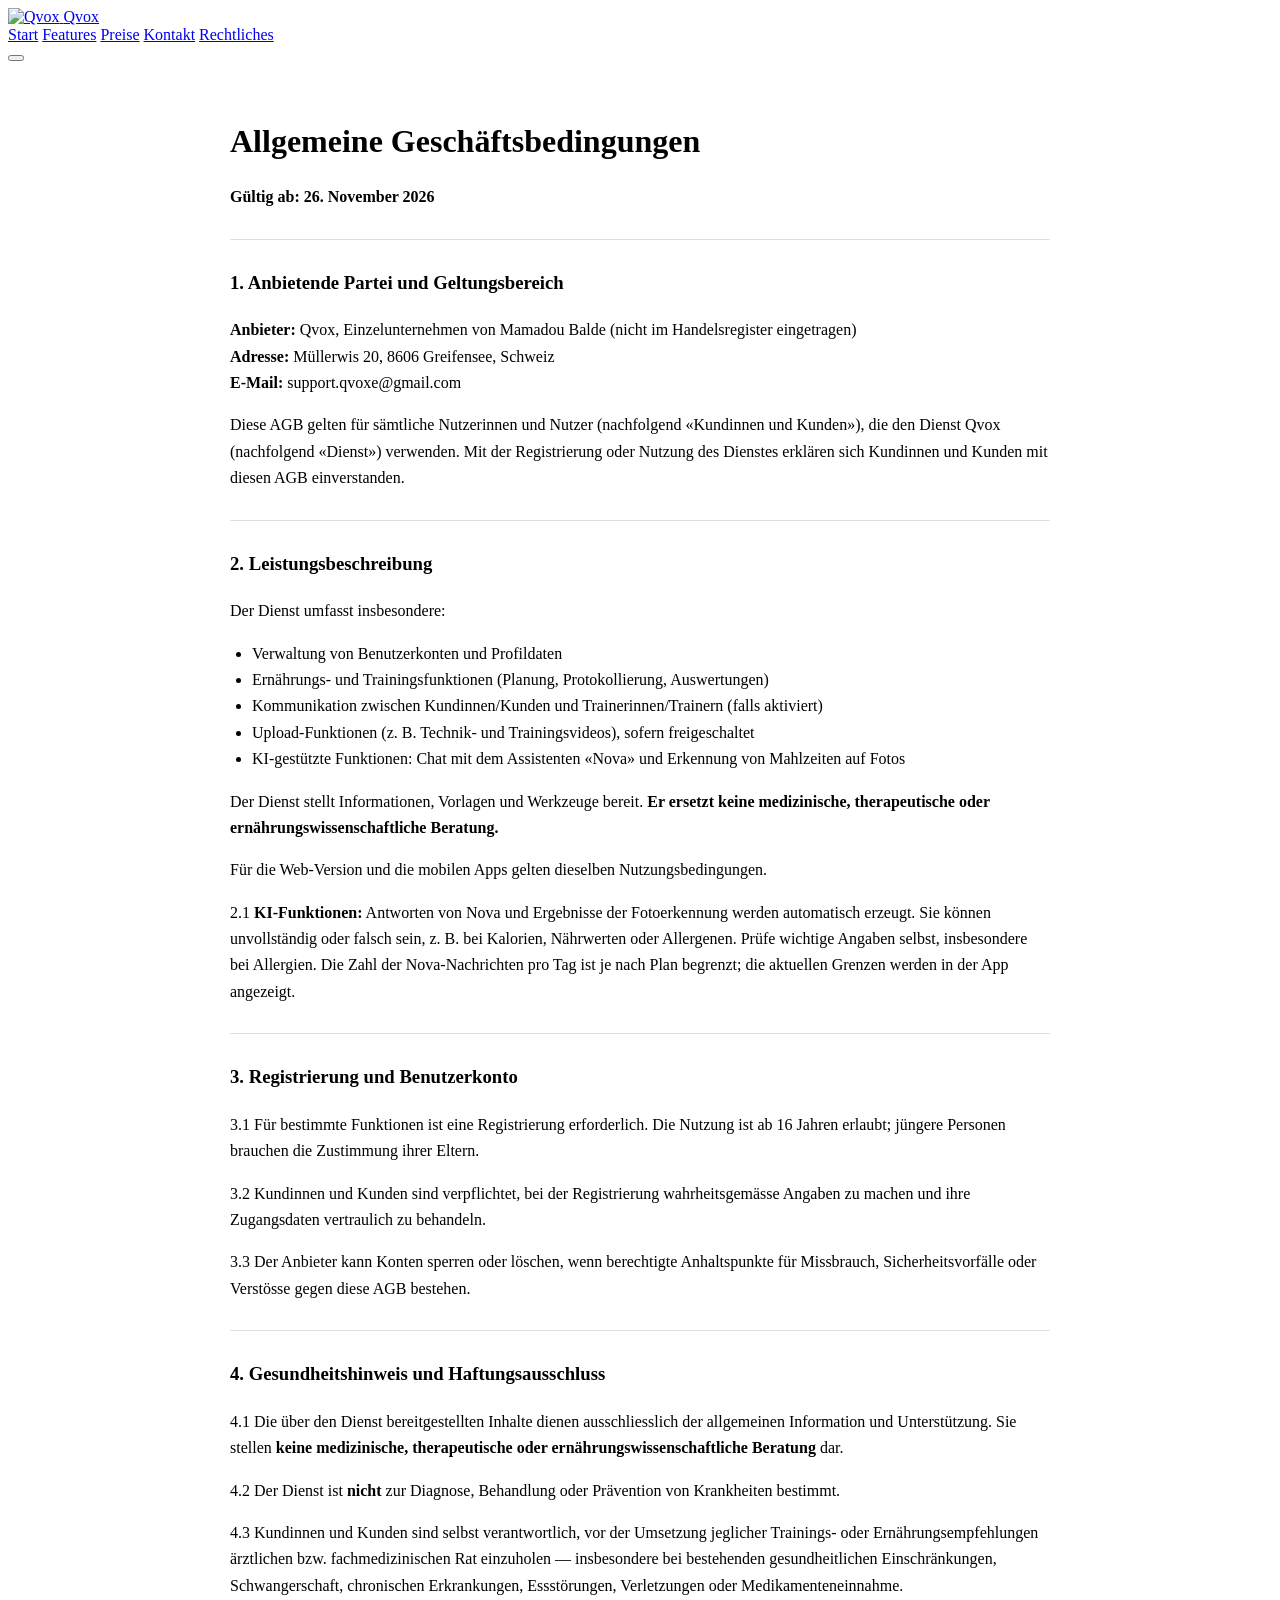
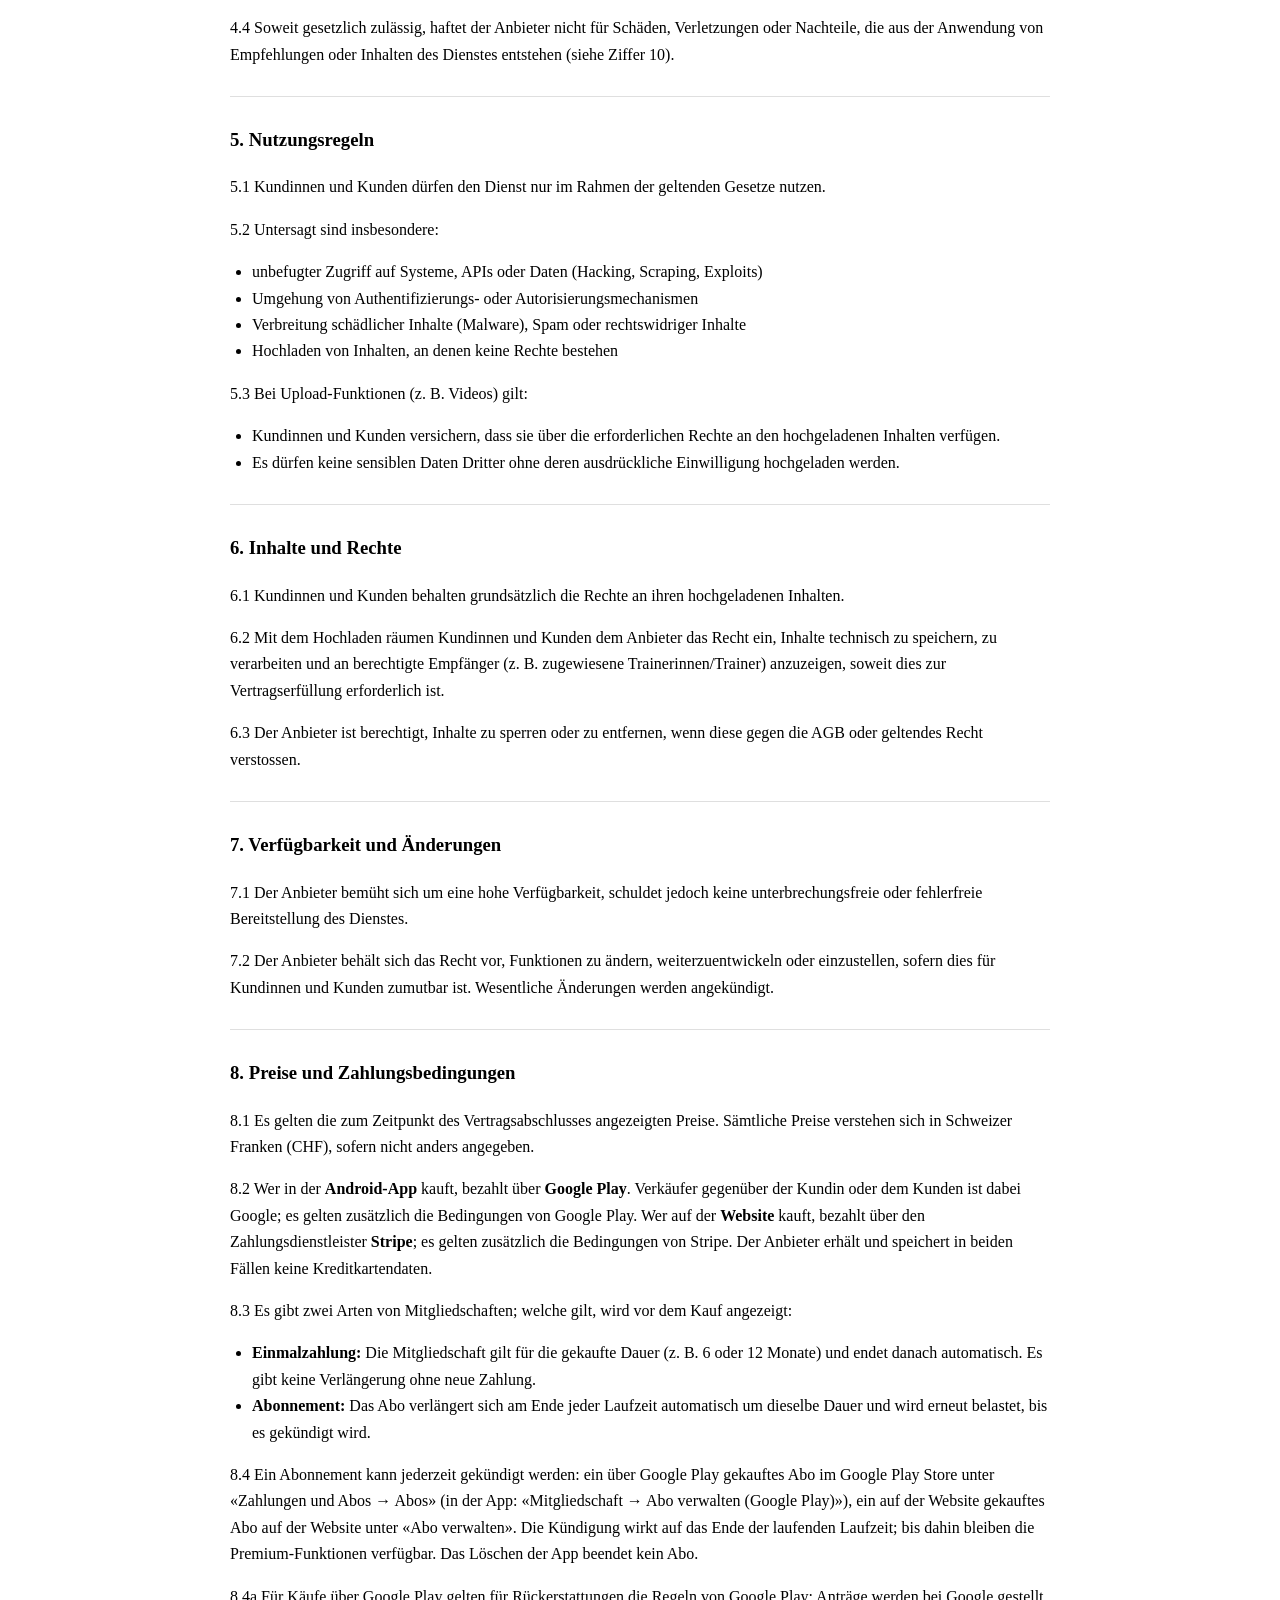
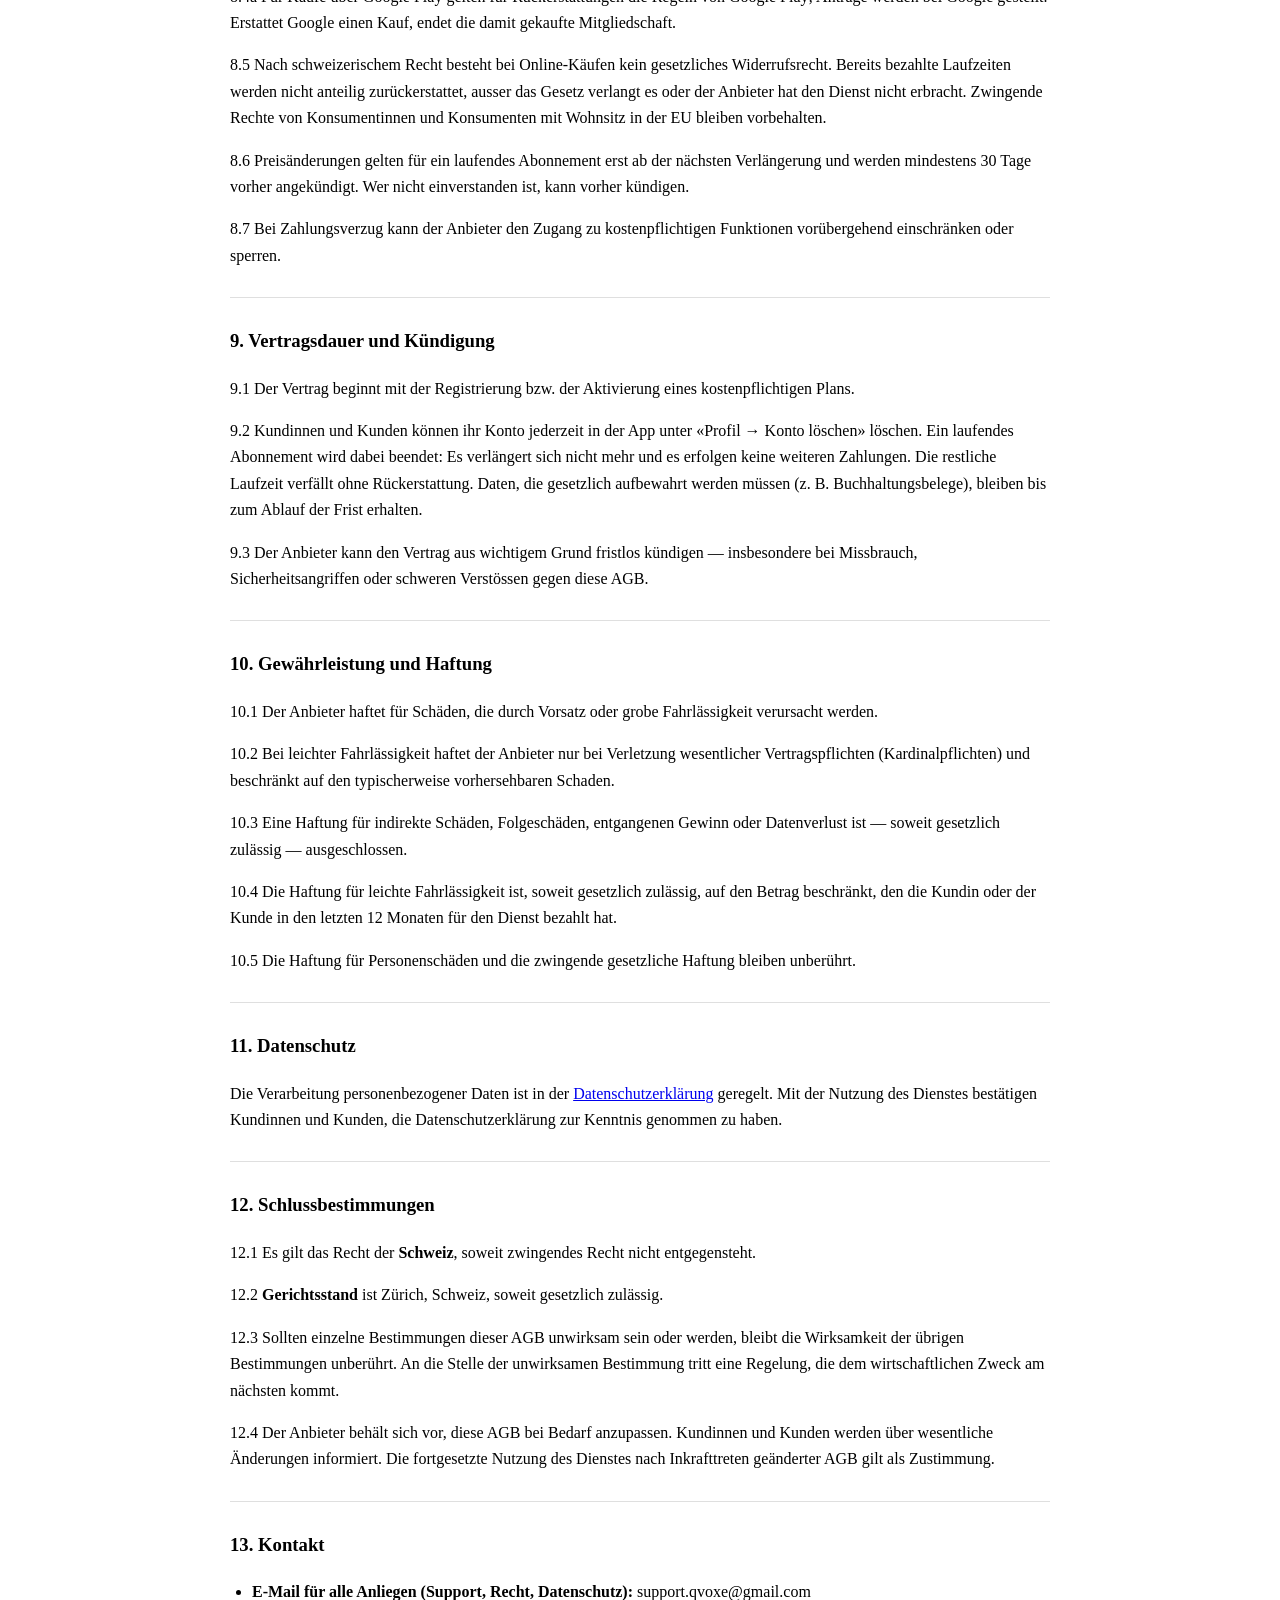
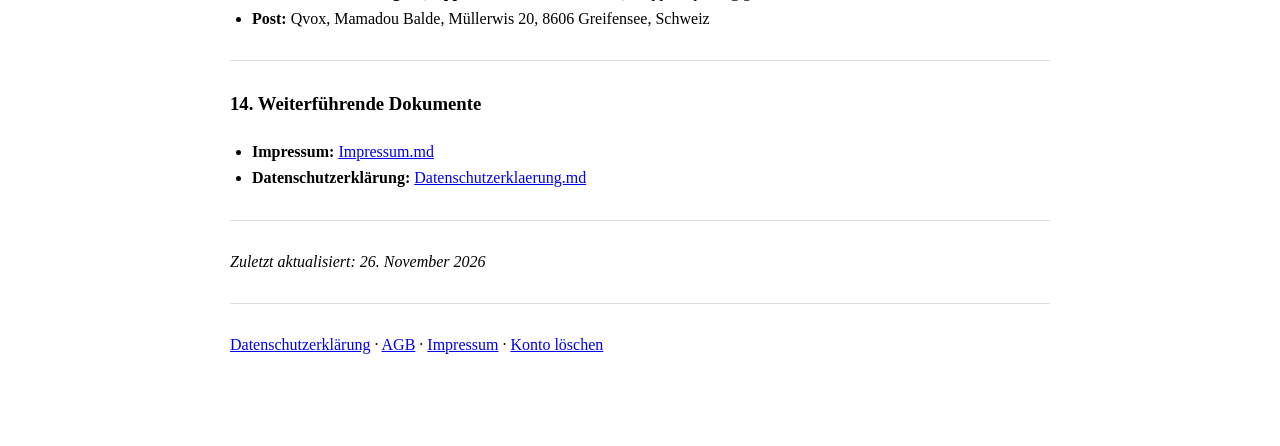
==== commit 5db6653d: "Update provider address in legal pages Co-Authored-By: Claude Opus 5.5 <noreply@anthropic.com>" ====
--- a/agb.html
+++ b/agb.html
@@ -46,7 +46,7 @@
 <hr>
 <h3>1. Anbietende Partei und Geltungsbereich</h3>
 <p><strong>Anbieter:</strong> Qvox, Einzelunternehmen von Mamadou Balde (nicht im Handelsregister eingetragen)<br>
-<strong>Adresse:</strong> Freiestrasse 100, 8032 Zürich, Schweiz<br>
+<strong>Adresse:</strong> Müllerwis 20, 8606 Greifensee, Schweiz<br>
 <strong>E-Mail:</strong> support.qvoxe@gmail.com</p>
 <p>Diese AGB gelten für sämtliche Nutzerinnen und Nutzer (nachfolgend «Kundinnen und Kunden»), die den Dienst Qvox (nachfolgend «Dienst») verwenden. Mit der Registrierung oder Nutzung des Dienstes erklären sich Kundinnen und Kunden mit diesen AGB einverstanden.</p>
 <hr>
@@ -117,7 +117,7 @@
 <p>12.4 Der Anbieter behält sich vor, diese AGB bei Bedarf anzupassen. Kundinnen und Kunden werden über wesentliche Änderungen informiert. Die fortgesetzte Nutzung des Dienstes nach Inkrafttreten geänderter AGB gilt als Zustimmung.</p>
 <hr>
 <h3>13. Kontakt</h3>
-<ul><li><strong>E-Mail für alle Anliegen (Support, Recht, Datenschutz):</strong> support.qvoxe@gmail.com</li><li><strong>Post:</strong> Qvox, Mamadou Balde, Freiestrasse 100, 8032 Zürich, Schweiz</li></ul>
+<ul><li><strong>E-Mail für alle Anliegen (Support, Recht, Datenschutz):</strong> support.qvoxe@gmail.com</li><li><strong>Post:</strong> Qvox, Mamadou Balde, Müllerwis 20, 8606 Greifensee, Schweiz</li></ul>
 <hr>
 <h3>14. Weiterführende Dokumente</h3>
 <ul><li><strong>Impressum:</strong> <a href="impressum.html">Impressum.md</a></li><li><strong>Datenschutzerklärung:</strong> <a href="datenschutz.html">Datenschutzerklaerung.md</a></li></ul>
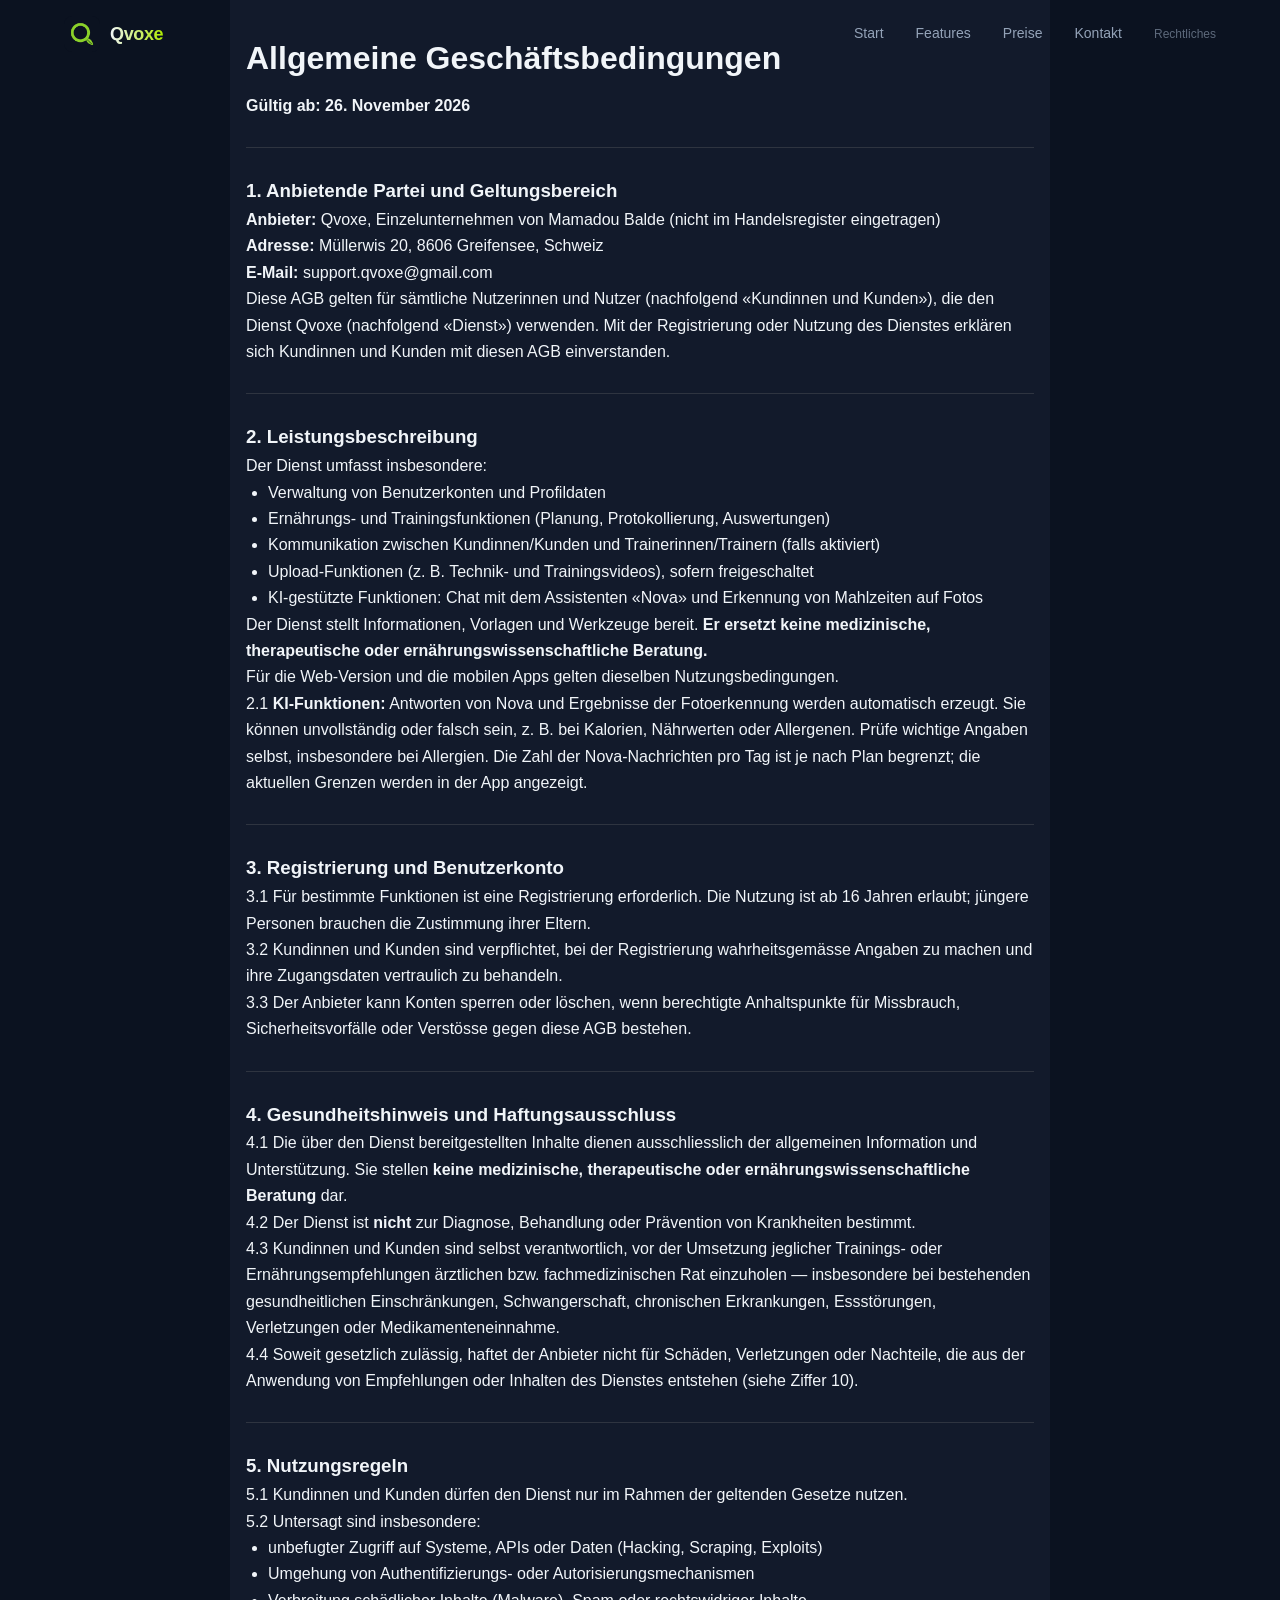
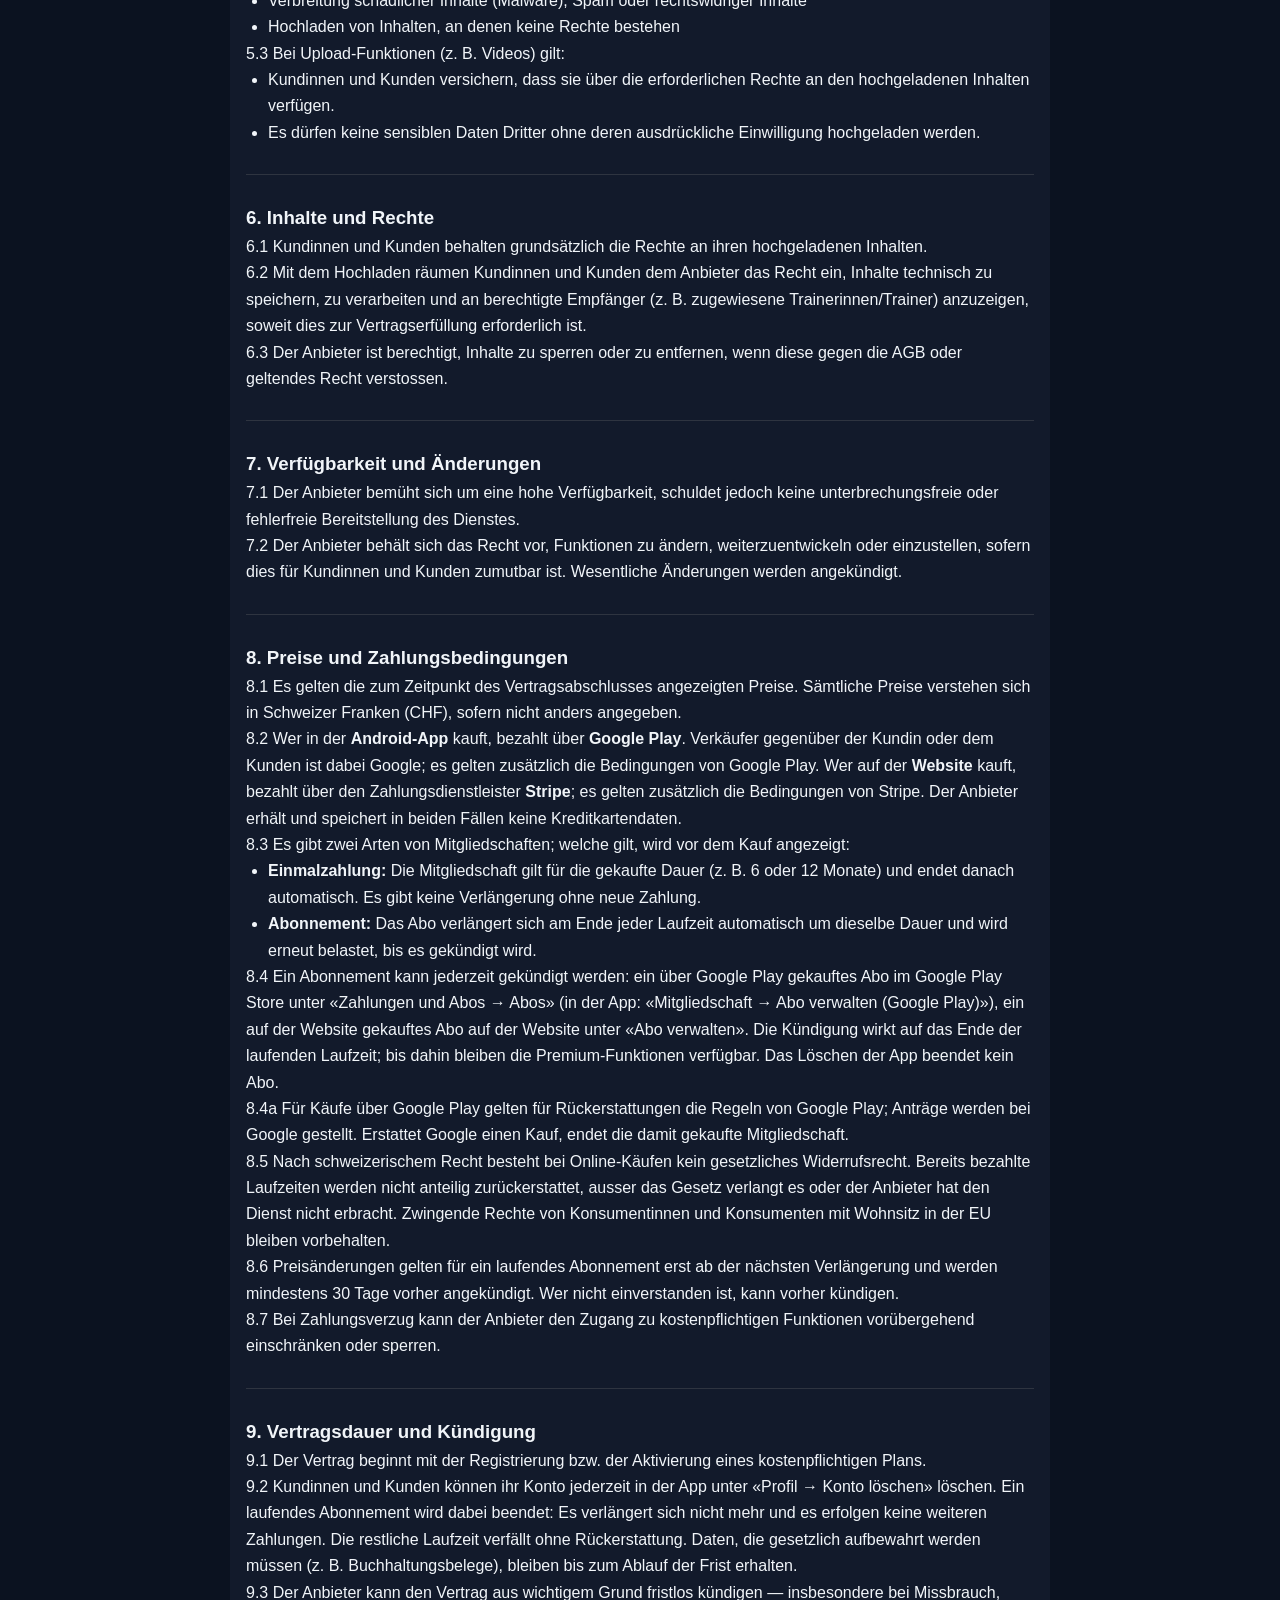
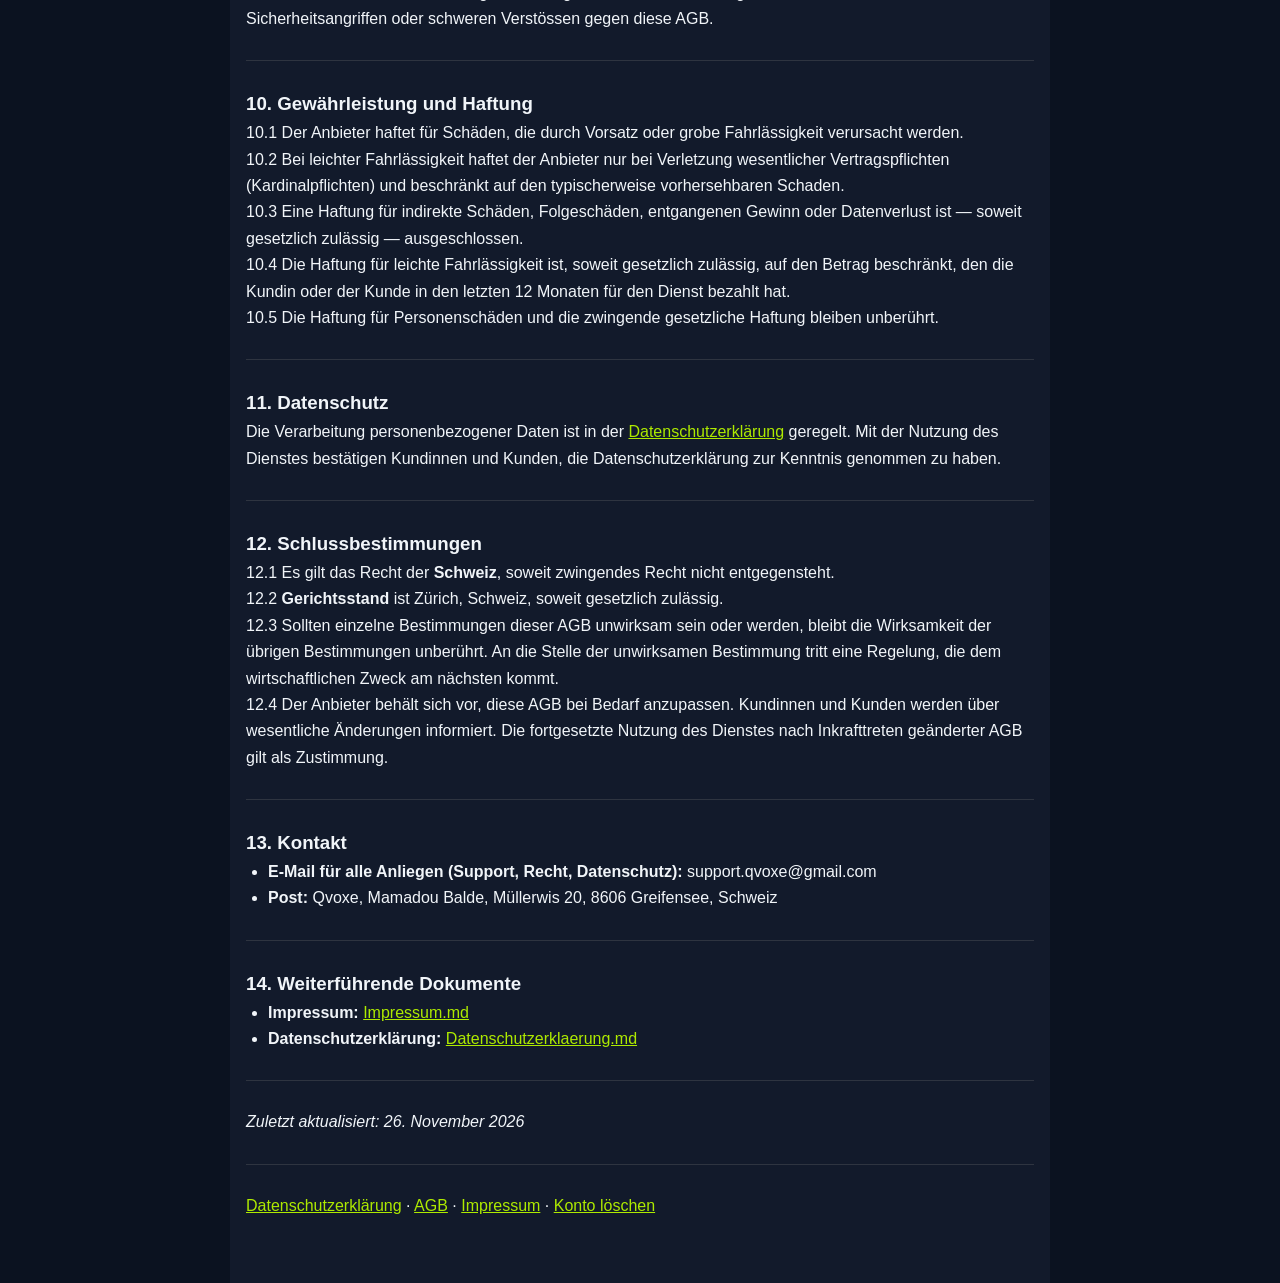
==== commit 87708538: "Rename to Qvoxe and use the new logo Co-Authored-By: Claude Opus 5.5 <noreply@anthropic.com>" ====
--- a/agb.html
+++ b/agb.html
@@ -3,8 +3,8 @@
 <head>
   <meta charset="utf-8" />
   <meta name="viewport" content="width=device-width,initial-scale=1" />
-  <title>Qvox – Allgemeine Geschäftsbedingungen</title>
-  <meta name="description" content="Allgemeine Geschäftsbedingungen von Qvox." />
+  <title>Qvoxe – Allgemeine Geschäftsbedingungen</title>
+  <meta name="description" content="Allgemeine Geschäftsbedingungen von Qvoxe." />
   <link rel="apple-touch-icon" href="qvox_logo.png" />
   <link rel="stylesheet" href="styles.css" />
   <link rel="stylesheet" href="styles-inline.css" />
@@ -25,8 +25,8 @@
 <header class="header" id="top">
   <div class="container header__inner">
     <a href="index.html" class="header__logo">
-      <img src="qvox_logo.png" alt="Qvox" class="header__logo-img" />
-      <span class="header__logo-text">Qvox</span>
+      <img src="qvox_logo.png" alt="Qvoxe" class="header__logo-img" />
+      <span class="header__logo-text">Qvoxe</span>
     </a>
     <nav class="header__nav" id="mainNav">
       <a href="index.html">Start</a>
@@ -45,10 +45,10 @@
 <p><strong>Gültig ab: 26. November 2026</strong></p>
 <hr>
 <h3>1. Anbietende Partei und Geltungsbereich</h3>
-<p><strong>Anbieter:</strong> Qvox, Einzelunternehmen von Mamadou Balde (nicht im Handelsregister eingetragen)<br>
+<p><strong>Anbieter:</strong> Qvoxe, Einzelunternehmen von Mamadou Balde (nicht im Handelsregister eingetragen)<br>
 <strong>Adresse:</strong> Müllerwis 20, 8606 Greifensee, Schweiz<br>
 <strong>E-Mail:</strong> support.qvoxe@gmail.com</p>
-<p>Diese AGB gelten für sämtliche Nutzerinnen und Nutzer (nachfolgend «Kundinnen und Kunden»), die den Dienst Qvox (nachfolgend «Dienst») verwenden. Mit der Registrierung oder Nutzung des Dienstes erklären sich Kundinnen und Kunden mit diesen AGB einverstanden.</p>
+<p>Diese AGB gelten für sämtliche Nutzerinnen und Nutzer (nachfolgend «Kundinnen und Kunden»), die den Dienst Qvoxe (nachfolgend «Dienst») verwenden. Mit der Registrierung oder Nutzung des Dienstes erklären sich Kundinnen und Kunden mit diesen AGB einverstanden.</p>
 <hr>
 <h3>2. Leistungsbeschreibung</h3>
 <p>Der Dienst umfasst insbesondere:</p>
@@ -117,7 +117,7 @@
 <p>12.4 Der Anbieter behält sich vor, diese AGB bei Bedarf anzupassen. Kundinnen und Kunden werden über wesentliche Änderungen informiert. Die fortgesetzte Nutzung des Dienstes nach Inkrafttreten geänderter AGB gilt als Zustimmung.</p>
 <hr>
 <h3>13. Kontakt</h3>
-<ul><li><strong>E-Mail für alle Anliegen (Support, Recht, Datenschutz):</strong> support.qvoxe@gmail.com</li><li><strong>Post:</strong> Qvox, Mamadou Balde, Müllerwis 20, 8606 Greifensee, Schweiz</li></ul>
+<ul><li><strong>E-Mail für alle Anliegen (Support, Recht, Datenschutz):</strong> support.qvoxe@gmail.com</li><li><strong>Post:</strong> Qvoxe, Mamadou Balde, Müllerwis 20, 8606 Greifensee, Schweiz</li></ul>
 <hr>
 <h3>14. Weiterführende Dokumente</h3>
 <ul><li><strong>Impressum:</strong> <a href="impressum.html">Impressum.md</a></li><li><strong>Datenschutzerklärung:</strong> <a href="datenschutz.html">Datenschutzerklaerung.md</a></li></ul>
--- a/styles.css
+++ b/styles.css
@@ -0,0 +1,2573 @@
+﻿/* ═══════════════════════════════════════════════════
+  Qvoxe — Professional Landing Page Styles
+   Inspired by YAZIO.com clean modern aesthetic
+   ═══════════════════════════════════════════════════ */
+
+/* ── Reset & Custom Properties ── */
+*,*::before,*::after{box-sizing:border-box;margin:0;padding:0}
+
+:root{
+  /* Brand palette (from app_theme.dart) */
+  --bg:        #0B1220;
+  --surface:   #121A2B;
+  --surface2:  #17213A;
+  --outline:   #2A3552;
+  --lime:      #AEEA00;
+  --lime2:     #76FF03;
+  --violet:    #7C3AED;
+  --violet2:   #A855F7;
+  --cyan:      #06B6D4;
+  --cyan2:     #22D3EE;
+  --danger:    #EF4444;
+  --text:      #F1F5F9;
+  --text2:     #94A3B8;
+  --text3:     #64748B;
+
+  /* Typography */
+  --font: 'Inter', -apple-system, BlinkMacSystemFont, 'Segoe UI', sans-serif;
+  --fs-xs:   .75rem;
+  --fs-sm:   .875rem;
+  --fs-base: 1rem;
+  --fs-lg:   1.125rem;
+  --fs-xl:   1.25rem;
+  --fs-2xl:  1.5rem;
+  --fs-3xl:  2rem;
+  --fs-4xl:  2.5rem;
+  --fs-5xl:  3.25rem;
+  --fs-6xl:  4rem;
+
+  /* Spacing */
+  --container: 1200px;
+  --gap: 1.5rem;
+  --section-y: 6rem;
+
+  /* Misc */
+  --radius:   12px;
+  --radius-lg: 20px;
+  --radius-xl: 28px;
+  --shadow:   0 4px 24px rgba(0,0,0,.3);
+  --shadow-lg: 0 8px 48px rgba(0,0,0,.4);
+  --transition: .3s cubic-bezier(.4,0,.2,1);
+}
+
+html{
+  scroll-behavior:smooth;
+  -webkit-font-smoothing:antialiased;
+  -moz-osx-font-smoothing:grayscale;
+}
+
+body{
+  font-family:var(--font);
+  font-size:var(--fs-base);
+  line-height:1.7;
+  color:var(--text);
+  background:var(--bg);
+  overflow-x:hidden;
+}
+
+img{max-width:100%;height:auto;display:block}
+a{color:var(--lime);text-decoration:none;transition:color var(--transition)}
+a:hover{color:var(--lime2)}
+
+.container{
+  max-width:var(--container);
+  margin:0 auto;
+  padding:0 1.5rem;
+}
+
+/* ── Scroll Reveal ── */
+.reveal{
+  opacity:0;
+  transform:translateY(30px);
+  transition:opacity .7s cubic-bezier(.4,0,.2,1), transform .7s cubic-bezier(.4,0,.2,1);
+}
+.reveal.visible{
+  opacity:1;
+  transform:translateY(0);
+}
+.reveal--delay{transition-delay:.2s}
+
+/* ── BUTTONS ── */
+.btn{
+  display:inline-flex;
+  align-items:center;
+  justify-content:center;
+  gap:.5rem;
+  font-family:var(--font);
+  font-weight:600;
+  font-size:var(--fs-sm);
+  border:2px solid transparent;
+  border-radius:50px;
+  padding:.75rem 1.75rem;
+  cursor:pointer;
+  transition:all var(--transition);
+  text-decoration:none;
+  white-space:nowrap;
+}
+.btn--primary{
+  background:linear-gradient(135deg,var(--lime),var(--lime2));
+  color:var(--bg);
+  border-color:transparent;
+  box-shadow:0 4px 20px rgba(174,234,0,.25);
+}
+.btn--primary:hover{
+  transform:translateY(-2px);
+  box-shadow:0 8px 32px rgba(174,234,0,.4);
+  color:var(--bg);
+}
+.btn--outline{
+  background:transparent;
+  color:var(--text);
+  border-color:var(--outline);
+}
+.btn--outline:hover{
+  border-color:var(--lime);
+  color:var(--lime);
+  transform:translateY(-2px);
+}
+.btn--ghost{
+  background:rgba(255,255,255,.06);
+  color:var(--text);
+  border-color:rgba(255,255,255,.12);
+  backdrop-filter:blur(8px);
+}
+.btn--ghost:hover{
+  background:rgba(255,255,255,.12);
+  border-color:rgba(255,255,255,.2);
+  transform:translateY(-2px);
+  color:var(--text);
+}
+.btn--lg{padding:1rem 2.25rem;font-size:var(--fs-base)}
+.btn--sm{padding:.5rem 1.25rem;font-size:var(--fs-xs)}
+.btn--block{width:100%;text-align:center}
+
+/* ── HEADER ── */
+.header{
+  position:fixed;
+  top:0;left:0;right:0;
+  z-index:1000;
+  padding:1rem 0;
+  transition:all var(--transition);
+}
+.header.scrolled{
+  background:rgba(11,18,32,.92);
+  backdrop-filter:blur(20px) saturate(1.8);
+  border-bottom:1px solid rgba(255,255,255,.06);
+  padding:.75rem 0;
+}
+.header__inner{
+  display:flex;
+  align-items:center;
+  justify-content:space-between;
+  gap:2rem;
+}
+.header__logo{
+  display:flex;
+  align-items:center;
+  gap:.625rem;
+  text-decoration:none;
+  flex-shrink:0;
+}
+.header__logo-img{
+  width:36px;
+  height:36px;
+  border-radius:8px;
+}
+.header__logo-text{
+  font-weight:800;
+  font-size:var(--fs-lg);
+  color:var(--text);
+  letter-spacing:-.02em;
+}
+.accent{
+  background:linear-gradient(135deg,var(--lime),var(--lime2));
+  -webkit-background-clip:text;
+  -webkit-text-fill-color:transparent;
+  background-clip:text;
+}
+.header__nav{
+  display:flex;
+  align-items:center;
+  gap:2rem;
+  margin-left:auto;
+}
+.header__nav a{
+  color:var(--text2);
+  font-size:var(--fs-sm);
+  font-weight:500;
+  transition:color var(--transition);
+  text-decoration:none;
+}
+.header__nav a:hover{color:var(--text)}
+.nav-legal{opacity:.6;font-size:var(--fs-xs) !important}
+.header__cta{margin-left:.5rem}
+
+.header__burger{
+  display:none;
+  flex-direction:column;
+  gap:5px;
+  background:none;
+  border:none;
+  cursor:pointer;
+  padding:4px;
+  margin-left:auto;
+  -webkit-tap-highlight-color:transparent;
+}
+.header__burger span{
+  display:block;
+  width:22px;height:2px;
+  background:var(--text);
+  border-radius:2px;
+  transition:transform .35s cubic-bezier(.4,.01,.165,.99),
+             opacity  .25s cubic-bezier(.4,.01,.165,.99);
+  will-change:transform,opacity;
+  transform-origin:center center;
+}
+
+/* ── HERO ── */
+.hero{
+  position:relative;
+  min-height:100vh;
+  display:flex;
+  align-items:center;
+  padding:8rem 0 4rem;
+  overflow:hidden;
+}
+.hero__bg-glow{
+  position:absolute;
+  top:-20%;right:-10%;
+  width:700px;height:700px;
+  border-radius:50%;
+  background:radial-gradient(circle,rgba(174,234,0,.12) 0%,rgba(124,58,237,.08) 50%,transparent 70%);
+  filter:blur(80px);
+  pointer-events:none;
+  animation:glowPulse 8s ease-in-out infinite;
+}
+@keyframes glowPulse{
+  0%,100%{transform:scale(1);opacity:.8}
+  50%{transform:scale(1.15);opacity:1}
+}
+.hero__inner{
+  display:grid;
+  grid-template-columns:1fr 1fr;
+  gap:4rem;
+  align-items:center;
+}
+.hero__badge{
+  display:inline-flex;
+  align-items:center;
+  gap:.5rem;
+  background:rgba(174,234,0,.08);
+  border:1px solid rgba(174,234,0,.2);
+  padding:.375rem 1rem;
+  border-radius:50px;
+  font-size:var(--fs-xs);
+  font-weight:500;
+  color:var(--lime);
+  margin-bottom:1.5rem;
+}
+.hero__badge-dot{
+  width:6px;height:6px;
+  background:var(--lime);
+  border-radius:50%;
+  animation:dotPulse 2s ease-in-out infinite;
+}
+@keyframes dotPulse{
+  0%,100%{opacity:1}
+  50%{opacity:.3}
+}
+.hero__title{
+  font-size:var(--fs-5xl);
+  font-weight:900;
+  line-height:1.1;
+  letter-spacing:-.03em;
+  margin-bottom:1.5rem;
+  background:linear-gradient(180deg,var(--text) 40%,var(--text2) 100%);
+  -webkit-background-clip:text;
+  -webkit-text-fill-color:transparent;
+  background-clip:text;
+}
+.hero__sub{
+  font-size:var(--fs-lg);
+  color:var(--text2);
+  max-width:520px;
+  margin-bottom:2rem;
+  line-height:1.8;
+}
+.hero__actions{
+  display:flex;
+  gap:1rem;
+  flex-wrap:wrap;
+  margin-bottom:1.5rem;
+}
+.hero__trust{
+  font-size:var(--fs-xs);
+  color:var(--text3);
+  font-weight:500;
+}
+
+/* Phone Mockup */
+.hero__phone{
+  width:300px;
+  margin:0 auto;
+  background:linear-gradient(145deg,#1a2236,#0f1729);
+  border-radius:32px;
+  padding:10px;
+  border:1px solid rgba(255,255,255,.08);
+  box-shadow:
+    0 24px 80px rgba(0,0,0,.5),
+    0 0 0 1px rgba(255,255,255,.04),
+    0 0 100px rgba(174,234,0,.04),
+    inset 0 1px 0 rgba(255,255,255,.06);
+  animation:phoneFloat 6s ease-in-out infinite;
+  position:relative;
+}
+.hero__phone::before{
+  content:'';
+  position:absolute;
+  top:10px;left:50%;transform:translateX(-50%);
+  width:80px;height:22px;
+  background:#0B1220;
+  border-radius:0 0 14px 14px;
+  z-index:5;
+}
+@keyframes phoneFloat{
+  0%,100%{transform:translateY(0)}
+  50%{transform:translateY(-14px)}
+}
+.hero__phone-screen{
+  background:var(--bg);
+  border-radius:24px;
+  padding:1.25rem 1rem .75rem;
+  min-height:560px;
+  display:flex;
+  flex-direction:column;
+  gap:.75rem;
+  overflow:hidden;
+  position:relative;
+}
+
+/* Status Bar */
+.phone-statusbar{
+  display:flex;
+  justify-content:space-between;
+  align-items:center;
+  font-size:10px;
+  color:var(--text2);
+  font-weight:600;
+  padding:0 .25rem;
+  margin-bottom:.25rem;
+}
+.phone-statusbar__icons{display:flex;gap:.5rem;align-items:center;font-size:9px}
+.phone-signal{letter-spacing:-2px;font-size:7px}
+.phone-wifi{font-size:8px}
+.phone-battery{font-weight:700}
+
+/* App Header */
+.phone-app-header{
+  display:flex;
+  align-items:center;
+  gap:.5rem;
+  padding:0 .125rem;
+}
+.hero__phone-logo{
+  width:28px;height:28px;
+  border-radius:8px;
+  box-shadow:0 2px 8px rgba(0,0,0,.3);
+}
+.phone-app-title{
+  font-size:12px;
+  color:var(--text2);
+  font-weight:500;
+}
+.phone-app-title strong{color:var(--lime);font-weight:700}
+
+/* Calorie Ring */
+.phone-ring-section{
+  position:relative;
+  display:flex;
+  align-items:center;
+  justify-content:center;
+  padding:.5rem 0 .25rem;
+}
+.phone-ring{filter:drop-shadow(0 0 12px rgba(174,234,0,.25))}
+.phone-ring__progress{
+  animation:ringDraw 2s ease-out forwards;
+  stroke-dashoffset:327;
+}
+@keyframes ringDraw{to{stroke-dashoffset:92}}
+.phone-ring-text{
+  position:absolute;
+  display:flex;flex-direction:column;align-items:center;
+}
+.phone-ring-val{
+  font-size:22px;font-weight:800;color:var(--lime);
+  letter-spacing:-.02em;
+  line-height:1;
+}
+.phone-ring-lbl{
+  font-size:9px;color:var(--text3);
+  text-transform:uppercase;
+  letter-spacing:.08em;
+  font-weight:600;
+}
+
+/* Macro Row */
+.phone-macro-row{
+  display:flex;
+  gap:.375rem;
+}
+.phone-macro{
+  flex:1;
+  background:var(--surface2);
+  border-radius:10px;
+  padding:.5rem .375rem;
+  text-align:center;
+}
+.phone-macro-bar{
+  height:3px;
+  background:rgba(255,255,255,.06);
+  border-radius:2px;
+  overflow:hidden;
+  margin-bottom:.375rem;
+}
+.phone-macro-bar__fill{
+  height:100%;
+  border-radius:2px;
+  animation:barGrow 1.8s ease-out forwards;
+  transform-origin:left;
+}
+.phone-macro-bar__fill[data-color="lime"]{background:linear-gradient(90deg,var(--lime),var(--lime2))}
+.phone-macro-bar__fill[data-color="cyan"]{background:linear-gradient(90deg,var(--cyan),var(--cyan2))}
+.phone-macro-bar__fill[data-color="violet"]{background:linear-gradient(90deg,var(--violet),var(--violet2))}
+@keyframes barGrow{
+  from{transform:scaleX(0)}
+  to{transform:scaleX(1)}
+}
+.phone-macro__val{
+  display:block;
+  font-weight:700;
+  font-size:11px;
+  color:var(--text);
+  line-height:1;
+}
+.phone-macro__lbl{
+  font-size:8px;
+  color:var(--text3);
+  text-transform:uppercase;
+  letter-spacing:.04em;
+}
+
+/* ═══ WATER TRACKER ═══ */
+.phone-water{
+  background:linear-gradient(145deg,rgba(56,189,248,.06),rgba(14,165,233,.03));
+  border:1px solid rgba(56,189,248,.12);
+  border-radius:14px;
+  padding:.75rem;
+  position:relative;
+  overflow:hidden;
+}
+.phone-water::after{
+  content:'';
+  position:absolute;
+  bottom:-20px;left:0;right:0;
+  height:40px;
+  background:linear-gradient(0deg,rgba(56,189,248,.06),transparent);
+  pointer-events:none;
+}
+.phone-water__header{
+  display:flex;
+  align-items:center;
+  gap:.375rem;
+  margin-bottom:.5rem;
+}
+.phone-water__icon{font-size:14px}
+.phone-water__title{
+  font-size:11px;
+  font-weight:700;
+  color:var(--text);
+  flex:1;
+}
+.phone-water__goal{
+  font-size:9px;
+  color:rgba(56,189,248,.8);
+  font-weight:600;
+  background:rgba(56,189,248,.08);
+  padding:2px 6px;
+  border-radius:20px;
+}
+.phone-water__amount{
+  display:flex;
+  align-items:baseline;
+  gap:.25rem;
+  margin-bottom:.625rem;
+}
+.phone-water__current{
+  font-size:26px;
+  font-weight:800;
+  color:#38BDF8;
+  letter-spacing:-.02em;
+  line-height:1;
+  text-shadow:0 0 20px rgba(56,189,248,.3);
+}
+.phone-water__unit{
+  font-size:10px;
+  color:rgba(56,189,248,.6);
+  font-weight:600;
+  text-transform:uppercase;
+  letter-spacing:.04em;
+}
+
+/* Water Glasses */
+.phone-water__glasses{
+  display:flex;
+  gap:3px;
+  flex-wrap:wrap;
+  margin-bottom:.5rem;
+}
+.water-glass{
+  width:24px;height:28px;
+  cursor:pointer;
+  transition:all .25s ease;
+  position:relative;
+}
+.water-glass svg{width:100%;height:100%}
+.water-glass.filled{
+  animation:glassAppear .4s ease backwards;
+}
+.water-glass.filled:nth-child(1){animation-delay:.1s}
+.water-glass.filled:nth-child(2){animation-delay:.15s}
+.water-glass.filled:nth-child(3){animation-delay:.2s}
+.water-glass.filled:nth-child(4){animation-delay:.25s}
+.water-glass.filled:nth-child(5){animation-delay:.3s}
+.water-glass.filled:nth-child(6){animation-delay:.35s}
+.water-glass.filled:nth-child(7){animation-delay:.4s}
+@keyframes glassAppear{
+  0%{opacity:0;transform:translateY(4px) scale(.8)}
+  100%{opacity:1;transform:translateY(0) scale(1)}
+}
+.water-glass:hover{
+  transform:translateY(-2px) scale(1.1);
+  filter:brightness(1.2);
+}
+.water-glass.add-btn{
+  opacity:.7;
+  animation:pulseAdd 2s ease-in-out infinite;
+}
+@keyframes pulseAdd{
+  0%,100%{opacity:.7}
+  50%{opacity:1}
+}
+
+/* Wave Progress */
+.phone-water__wave{
+  height:5px;
+  background:rgba(56,189,248,.08);
+  border-radius:10px;
+  overflow:hidden;
+  margin-bottom:.375rem;
+  position:relative;
+}
+.wave-bar{
+  height:100%;
+  width:var(--pct);
+  background:linear-gradient(90deg,#0EA5E9,#38BDF8,#7DD3FC);
+  border-radius:10px;
+  position:relative;
+  animation:waveGrow 1.5s ease-out forwards;
+  transform-origin:left;
+}
+@keyframes waveGrow{from{transform:scaleX(0)}to{transform:scaleX(1)}}
+.wave-bar::after{
+  content:'';
+  position:absolute;
+  right:0;top:-1px;bottom:-1px;
+  width:12px;
+  background:radial-gradient(ellipse at right,rgba(125,211,252,.6),transparent);
+  border-radius:50%;
+  animation:wavePulse 1.5s ease-in-out infinite;
+}
+@keyframes wavePulse{0%,100%{opacity:.4}50%{opacity:1}}
+
+.phone-water__food{
+  font-size:8px;
+  color:var(--text3);
+  font-weight:500;
+  position:relative;
+  z-index:1;
+}
+
+/* ═══ ACTIVITIES ═══ */
+.phone-activity{
+  display:flex;
+  flex-direction:column;
+  gap:.375rem;
+}
+.phone-activity__header{
+  display:flex;
+  justify-content:space-between;
+  align-items:center;
+  padding:0 .125rem;
+}
+.phone-activity__title{
+  font-size:12px;
+  font-weight:700;
+  color:var(--text);
+}
+.phone-activity__more{
+  font-size:9px;
+  color:var(--lime);
+  font-weight:600;
+  cursor:pointer;
+}
+.phone-activity__card{
+  background:var(--surface2);
+  border:1px solid rgba(255,255,255,.04);
+  border-radius:10px;
+  padding:.5rem .625rem;
+  transition:all .25s ease;
+}
+.phone-activity__card:hover{
+  border-color:rgba(174,234,0,.12);
+  background:rgba(23,33,58,.8);
+}
+.phone-activity__card--thermo{
+  border-color:rgba(255,165,0,.15);
+  background:linear-gradient(135deg,rgba(255,165,0,.04),rgba(239,68,68,.03));
+}
+.phone-activity__card--thermo:hover{
+  border-color:rgba(255,165,0,.3);
+}
+.phone-activity__row{
+  display:flex;
+  align-items:center;
+  gap:.5rem;
+}
+.phone-activity__emoji{
+  font-size:16px;
+  width:28px;height:28px;
+  background:rgba(255,255,255,.04);
+  border-radius:8px;
+  display:flex;align-items:center;justify-content:center;
+  flex-shrink:0;
+}
+.phone-activity__info{
+  flex:1;
+  min-width:0;
+}
+.phone-activity__info strong{
+  display:block;
+  font-size:10px;
+  font-weight:700;
+  color:var(--text);
+  line-height:1.2;
+}
+.phone-activity__info span{
+  font-size:9px;
+  color:var(--text3);
+  font-weight:500;
+}
+.phone-activity__ring-mini{
+  position:relative;
+  display:flex;align-items:center;justify-content:center;
+  flex-shrink:0;
+}
+.phone-activity__ring-mini span{
+  position:absolute;
+  font-size:8px;
+  font-weight:800;
+  color:var(--lime);
+}
+.phone-activity__badge-new{
+  font-size:8px;
+  font-weight:800;
+  color:#0B1220;
+  background:linear-gradient(135deg,#FF6B35,#FFA726);
+  padding:2px 6px;
+  border-radius:4px;
+  text-transform:uppercase;
+  letter-spacing:.04em;
+  flex-shrink:0;
+  animation:newBadge 2s ease-in-out infinite;
+}
+@keyframes newBadge{
+  0%,100%{box-shadow:0 0 6px rgba(255,107,53,.3)}
+  50%{box-shadow:0 0 14px rgba(255,107,53,.5)}
+}
+
+/* Bottom Nav */
+.phone-bottom-nav{
+  display:flex;
+  justify-content:space-around;
+  align-items:center;
+  padding:.5rem 0 .25rem;
+  border-top:1px solid rgba(255,255,255,.04);
+  margin-top:auto;
+}
+.phone-bnav{
+  font-size:14px;opacity:.4;cursor:pointer;
+  transition:all .2s ease;
+  padding:.25rem;
+}
+.phone-bnav.active{opacity:1}
+.phone-bnav--add{
+  width:28px;height:28px;
+  background:linear-gradient(135deg,var(--lime),var(--lime2));
+  border-radius:50%;
+  display:flex;align-items:center;justify-content:center;
+  font-size:16px;font-weight:700;
+  color:var(--bg);
+  opacity:1;
+  box-shadow:0 2px 10px rgba(174,234,0,.3);
+}
+
+/* ═══ APP STORE BADGES ═══ */
+.hero__stores{
+  display:flex;
+  gap:.75rem;
+  flex-wrap:wrap;
+  margin-top:1rem;
+}
+.store-badge{
+  display:inline-flex;
+  align-items:center;
+  gap:.5rem;
+  background:rgba(255,255,255,.06);
+  border:1px solid rgba(255,255,255,.12);
+  border-radius:10px;
+  padding:.5rem 1rem;
+  color:var(--text);
+  text-decoration:none;
+  transition:all .25s ease;
+  backdrop-filter:blur(8px);
+}
+.store-badge:hover{
+  background:rgba(255,255,255,.1);
+  border-color:rgba(255,255,255,.2);
+  transform:translateY(-2px);
+  color:var(--text);
+  box-shadow:0 4px 16px rgba(0,0,0,.3);
+}
+.store-badge small{
+  display:block;
+  font-size:8px;
+  color:var(--text3);
+  font-weight:500;
+  line-height:1;
+}
+.store-badge strong{
+  display:block;
+  font-size:13px;
+  font-weight:700;
+  line-height:1.2;
+}
+.store-badge--dark{
+  background:var(--bg);
+  border-color:var(--outline);
+}
+.cta-banner__buttons{margin-bottom:1.5rem}
+.cta-banner__stores{
+  display:flex;
+  gap:.75rem;
+  justify-content:center;
+  flex-wrap:wrap;
+}
+
+/* ── STATS BAR ── */
+.stats{
+  background:var(--surface);
+  border-top:1px solid var(--outline);
+  border-bottom:1px solid var(--outline);
+  padding:3rem 0;
+}
+.stats__inner{
+  display:grid;
+  grid-template-columns:repeat(4,1fr);
+  gap:2rem;
+  text-align:center;
+}
+.stat__num{
+  font-size:var(--fs-4xl);
+  font-weight:800;
+  color:var(--lime);
+  letter-spacing:-.02em;
+}
+.stat__plus{
+  font-size:var(--fs-2xl);
+  font-weight:700;
+  color:var(--lime);
+}
+.stat__label{
+  display:block;
+  font-size:var(--fs-sm);
+  color:var(--text2);
+  margin-top:.25rem;
+  font-weight:500;
+}
+
+/* ── SECTION DEFAULTS ── */
+.section{padding:var(--section-y) 0}
+.section__head{text-align:center;margin-bottom:4rem}
+.section__eyebrow{
+  display:inline-block;
+  font-size:var(--fs-xs);
+  font-weight:600;
+  text-transform:uppercase;
+  letter-spacing:.1em;
+  color:var(--lime);
+  margin-bottom:.75rem;
+}
+.section__title{
+  font-size:var(--fs-4xl);
+  font-weight:800;
+  letter-spacing:-.03em;
+  line-height:1.15;
+  margin-bottom:1rem;
+}
+.section__sub{
+  font-size:var(--fs-lg);
+  color:var(--text2);
+  max-width:600px;
+  margin:0 auto;
+}
+
+/* ── FEATURES ── */
+.features{background:var(--bg)}
+.features__grid{
+  display:grid;
+  grid-template-columns:repeat(3,1fr);
+  gap:1.5rem;
+}
+.feature-card{
+  background:var(--surface);
+  border:1px solid var(--outline);
+  border-radius:var(--radius-lg);
+  padding:2rem;
+  transition:all var(--transition);
+}
+.feature-card:hover{
+  transform:translateY(-4px);
+  border-color:rgba(174,234,0,.2);
+  box-shadow:0 12px 40px rgba(0,0,0,.3);
+}
+.feature-card__icon{
+  width:52px;height:52px;
+  border-radius:var(--radius);
+  display:flex;align-items:center;justify-content:center;
+  margin-bottom:1.25rem;
+}
+.feature-card__icon--lime{background:rgba(174,234,0,.1);color:var(--lime)}
+.feature-card__icon--violet{background:rgba(124,58,237,.1);color:var(--violet2)}
+.feature-card__icon--cyan{background:rgba(6,182,212,.1);color:var(--cyan2)}
+.feature-card h3{
+  font-size:var(--fs-xl);
+  font-weight:700;
+  margin-bottom:.75rem;
+  letter-spacing:-.01em;
+}
+.feature-card p{
+  color:var(--text2);
+  font-size:var(--fs-sm);
+  line-height:1.7;
+}
+
+/* ── HOW IT WORKS ── */
+.how{background:var(--surface)}
+.how__steps{
+  display:flex;
+  align-items:flex-start;
+  justify-content:center;
+  gap:0;
+}
+.how__step{
+  text-align:center;
+  flex:1;
+  max-width:320px;
+  padding:0 1.5rem;
+}
+.how__num{
+  width:64px;height:64px;
+  border-radius:50%;
+  background:linear-gradient(135deg,var(--lime),var(--lime2));
+  color:var(--bg);
+  font-size:var(--fs-2xl);
+  font-weight:800;
+  display:flex;align-items:center;justify-content:center;
+  margin:0 auto 1.25rem;
+  box-shadow:0 4px 20px rgba(174,234,0,.25);
+}
+.how__step h3{
+  font-size:var(--fs-xl);
+  font-weight:700;
+  margin-bottom:.75rem;
+}
+.how__step p{
+  color:var(--text2);
+  font-size:var(--fs-sm);
+}
+.how__connector{
+  width:80px;
+  height:2px;
+  background:linear-gradient(90deg,var(--outline),var(--lime),var(--outline));
+  margin-top:32px;
+  flex-shrink:0;
+}
+
+/* ── PRICING ── */
+.pricing{background:var(--bg)}
+.pricing__toggle{
+  display:flex;
+  justify-content:center;
+  gap:.5rem;
+  margin-bottom:3rem;
+  background:var(--surface);
+  border-radius:50px;
+  padding:.375rem;
+  max-width:360px;
+  margin-left:auto;
+  margin-right:auto;
+}
+.pricing__tab{
+  flex:1;
+  padding:.625rem 1.25rem;
+  border:none;
+  border-radius:50px;
+  background:transparent;
+  color:var(--text2);
+  font-family:var(--font);
+  font-size:var(--fs-sm);
+  font-weight:600;
+  cursor:pointer;
+  transition:all var(--transition);
+}
+.pricing__tab.active{
+  background:linear-gradient(135deg,var(--lime),var(--lime2));
+  color:var(--bg);
+}
+.pricing__panel{display:none}
+.pricing__panel.active{display:block}
+
+.pricing__grid{
+  display:grid;
+  grid-template-columns:repeat(4,1fr);
+  gap:1.5rem;
+  align-items:start;
+}
+.pricing__grid--3{
+  grid-template-columns:repeat(3,1fr);
+  max-width:960px;
+  margin:0 auto;
+}
+
+.price-card{
+  background:var(--surface);
+  border:1px solid var(--outline);
+  border-radius:var(--radius-lg);
+  padding:2rem;
+  position:relative;
+  transition:all var(--transition);
+  display:flex;
+  flex-direction:column;
+}
+.price-card:hover{
+  transform:translateY(-4px);
+  box-shadow:0 12px 40px rgba(0,0,0,.3);
+}
+.price-card--featured{
+  border-color:var(--lime);
+  background:linear-gradient(180deg,rgba(174,234,0,.04) 0%,var(--surface) 40%);
+  box-shadow:0 0 40px rgba(174,234,0,.08);
+}
+.price-card--featured:hover{
+  box-shadow:0 0 60px rgba(174,234,0,.12),0 12px 40px rgba(0,0,0,.3);
+}
+.price-card__badge{
+  position:absolute;
+  top:-.75rem;
+  left:50%;
+  transform:translateX(-50%);
+  background:linear-gradient(135deg,var(--lime),var(--lime2));
+  color:var(--bg);
+  font-size:var(--fs-xs);
+  font-weight:700;
+  padding:.25rem 1rem;
+  border-radius:50px;
+  white-space:nowrap;
+}
+.price-card__head{
+  text-align:center;
+  padding-bottom:1.5rem;
+  border-bottom:1px solid var(--outline);
+  margin-bottom:1.5rem;
+}
+.price-card__head h3{
+  font-size:var(--fs-xl);
+  font-weight:700;
+  margin-bottom:1rem;
+  letter-spacing:-.01em;
+}
+.price-card__price{
+  display:flex;
+  align-items:baseline;
+  justify-content:center;
+  gap:.25rem;
+}
+.price-card__amount{
+  font-size:var(--fs-4xl);
+  font-weight:800;
+  letter-spacing:-.03em;
+  color:var(--text);
+}
+.price-card__currency{
+  font-size:var(--fs-sm);
+  color:var(--text3);
+  font-weight:500;
+}
+.price-card__period{
+  font-size:var(--fs-xs);
+  color:var(--text3);
+  margin-top:.5rem;
+}
+.price-card__features{
+  list-style:none;
+  flex:1;
+  margin-bottom:1.5rem;
+}
+.price-card__features li{
+  padding:.5rem 0;
+  padding-left:1.5rem;
+  position:relative;
+  font-size:var(--fs-sm);
+  color:var(--text2);
+  border-bottom:1px solid rgba(255,255,255,.03);
+}
+.price-card__features li::before{
+  content:'✓';
+  position:absolute;
+  left:0;
+  color:var(--lime);
+  font-weight:700;
+  font-size:var(--fs-sm);
+}
+.price-card__actions{
+  display:flex;
+  flex-direction:column;
+  gap:.75rem;
+  margin-top:auto;
+}
+.stripe-buy-embed{width:100%}
+stripe-buy-button{display:block;width:100%}
+.price-card__hint{
+  font-size:var(--fs-xs);
+  color:var(--text3);
+  text-align:center;
+}
+
+/* ── COMPARISON TABLE ── */
+.compare{
+  margin-top:3rem;
+  border:1px solid var(--outline);
+  border-radius:var(--radius-lg);
+  overflow:hidden;
+}
+.compare__toggle{
+  display:flex;
+  align-items:center;
+  gap:.5rem;
+  justify-content:center;
+  padding:1rem;
+  cursor:pointer;
+  font-family:var(--font);
+  font-size:var(--fs-sm);
+  font-weight:600;
+  color:var(--text2);
+  background:var(--surface);
+  transition:color var(--transition);
+  list-style:none;
+}
+.compare__toggle:hover{color:var(--lime)}
+.compare__toggle svg{transition:transform var(--transition)}
+details[open] .compare__toggle svg{transform:rotate(180deg)}
+.compare__body{overflow-x:auto;padding:1rem}
+.compare__body table{
+  width:100%;
+  border-collapse:collapse;
+  font-size:var(--fs-sm);
+}
+.compare__body th,.compare__body td{
+  padding:.75rem 1rem;
+  text-align:center;
+  border-bottom:1px solid var(--outline);
+  white-space:nowrap;
+}
+.compare__body th{
+  background:var(--surface2);
+  font-weight:600;
+  color:var(--text);
+  position:sticky;top:0;
+}
+.compare__body td:first-child{
+  text-align:left;
+  font-weight:500;
+  color:var(--text);
+}
+.compare__body td{color:var(--text2)}
+.compare__body tr:hover td{background:rgba(174,234,0,.03)}
+
+/* ── TESTIMONIALS ── */
+.testimonials{background:var(--surface)}
+.testimonials__grid{
+  display:grid;
+  grid-template-columns:repeat(3,1fr);
+  gap:1.5rem;
+}
+.testimonial{
+  background:var(--bg);
+  border:1px solid var(--outline);
+  border-radius:var(--radius-lg);
+  padding:2rem;
+  transition:all var(--transition);
+}
+.testimonial:hover{
+  border-color:rgba(174,234,0,.15);
+  transform:translateY(-4px);
+}
+.testimonial__stars{
+  color:#FFC800;
+  font-size:var(--fs-lg);
+  margin-bottom:1rem;
+  letter-spacing:2px;
+}
+.testimonial p{
+  color:var(--text2);
+  font-size:var(--fs-sm);
+  line-height:1.8;
+  margin-bottom:1.25rem;
+  font-style:italic;
+}
+.testimonial footer{
+  display:flex;
+  flex-direction:column;
+  gap:.125rem;
+}
+.testimonial footer strong{
+  color:var(--text);
+  font-weight:600;
+}
+.testimonial footer span{
+  font-size:var(--fs-xs);
+  color:var(--text3);
+}
+
+/* ── FAQ ── */
+.faq{background:var(--bg)}
+.faq__list{
+  max-width:720px;
+  margin:0 auto;
+}
+.faq__item{
+  border-bottom:1px solid var(--outline);
+}
+.faq__item summary{
+  padding:1.25rem 0;
+  font-size:var(--fs-lg);
+  font-weight:600;
+  color:var(--text);
+  cursor:pointer;
+  list-style:none;
+  display:flex;
+  align-items:center;
+  justify-content:space-between;
+  transition:color var(--transition);
+}
+.faq__item summary:hover{color:var(--lime)}
+.faq__item summary::after{
+  content:'+';
+  font-size:var(--fs-2xl);
+  color:var(--text3);
+  font-weight:300;
+  transition:transform var(--transition);
+  flex-shrink:0;
+  margin-left:1rem;
+}
+.faq__item[open] summary::after{
+  content:'−';
+  color:var(--lime);
+}
+.faq__item p{
+  padding:0 0 1.25rem;
+  color:var(--text2);
+  font-size:var(--fs-sm);
+  line-height:1.8;
+}
+.faq__item a{color:var(--lime)}
+
+/* ── CTA BANNER ── */
+.cta-banner{
+  padding:var(--section-y) 0;
+  background:linear-gradient(135deg,rgba(174,234,0,.06) 0%,rgba(124,58,237,.06) 50%,rgba(6,182,212,.06) 100%);
+  border-top:1px solid var(--outline);
+  border-bottom:1px solid var(--outline);
+}
+.cta-banner__inner{
+  text-align:center;
+  max-width:640px;
+  margin:0 auto;
+}
+.cta-banner__inner h2{
+  font-size:var(--fs-3xl);
+  font-weight:800;
+  line-height:1.2;
+  margin-bottom:1rem;
+}
+.cta-banner__inner p{
+  color:var(--text2);
+  font-size:var(--fs-lg);
+  margin-bottom:2rem;
+}
+
+/* ── CONTACT ── */
+.contact{background:var(--bg)}
+.contact__grid{
+  display:grid;
+  grid-template-columns:1fr 1fr;
+  gap:3rem;
+  align-items:start;
+}
+.contact__form{
+  display:flex;
+  flex-direction:column;
+  gap:1.25rem;
+}
+.form-group label{
+  display:block;
+  font-size:var(--fs-sm);
+  font-weight:600;
+  color:var(--text2);
+  margin-bottom:.5rem;
+}
+.form-group input,
+.form-group textarea{
+  width:100%;
+  font-family:var(--font);
+  font-size:var(--fs-base);
+  padding:.875rem 1rem;
+  background:var(--surface);
+  border:1px solid var(--outline);
+  border-radius:var(--radius);
+  color:var(--text);
+  transition:all var(--transition);
+  outline:none;
+}
+.form-group input::placeholder,
+.form-group textarea::placeholder{color:var(--text3)}
+.form-group input:focus,
+.form-group textarea:focus{
+  border-color:var(--lime);
+  box-shadow:0 0 0 3px rgba(174,234,0,.12);
+}
+.form-msg{
+  font-size:var(--fs-sm);
+  font-weight:500;
+  min-height:1.25rem;
+}
+.form-msg.success{color:var(--lime)}
+.form-msg.error{color:var(--danger)}
+.contact__info{
+  display:flex;
+  flex-direction:column;
+  gap:1.5rem;
+}
+.contact__info-card{
+  background:var(--surface);
+  border:1px solid var(--outline);
+  border-radius:var(--radius-lg);
+  padding:2rem;
+}
+.contact__info-card h3{
+  font-size:var(--fs-xl);
+  font-weight:700;
+  margin-bottom:1rem;
+}
+.contact__info-card h4{
+  font-size:var(--fs-base);
+  font-weight:600;
+  margin-bottom:.75rem;
+  color:var(--lime);
+}
+.contact__info-card p{
+  color:var(--text2);
+  font-size:var(--fs-sm);
+  line-height:1.8;
+}
+
+/* ── LEGAL ── */
+.legal{background:var(--surface)}
+.legal__tabs{
+  display:flex;
+  justify-content:center;
+  gap:.5rem;
+  margin-bottom:3rem;
+  background:var(--bg);
+  border-radius:50px;
+  padding:.375rem;
+  max-width:400px;
+  margin-left:auto;
+  margin-right:auto;
+}
+.legal__tab{
+  flex:1;
+  padding:.625rem 1rem;
+  border:none;
+  border-radius:50px;
+  background:transparent;
+  color:var(--text2);
+  font-family:var(--font);
+  font-size:var(--fs-sm);
+  font-weight:600;
+  cursor:pointer;
+  transition:all var(--transition);
+}
+.legal__tab.active{
+  background:var(--surface2);
+  color:var(--text);
+}
+.legal__panel{display:none}
+.legal__panel.active{display:block}
+.legal__panel{
+  max-width:800px;
+  margin:0 auto;
+}
+.legal__panel h2{
+  font-size:var(--fs-2xl);
+  font-weight:700;
+  margin-bottom:.5rem;
+}
+.legal__date{
+  font-size:var(--fs-xs);
+  color:var(--text3);
+  margin-bottom:2rem;
+}
+.legal__panel h3{
+  font-size:var(--fs-lg);
+  font-weight:600;
+  margin-top:2rem;
+  margin-bottom:.75rem;
+  color:var(--lime);
+}
+.legal__panel p{
+  color:var(--text2);
+  font-size:var(--fs-sm);
+  line-height:1.8;
+  margin-bottom:.75rem;
+}
+.legal__panel ul{
+  margin:.5rem 0 1rem 1.25rem;
+  color:var(--text2);
+  font-size:var(--fs-sm);
+  line-height:1.8;
+}
+.legal__panel li{margin-bottom:.25rem}
+.legal__panel a{color:var(--lime)}
+.legal-table{
+  width:100%;
+  border-collapse:collapse;
+  margin:1rem 0;
+  font-size:var(--fs-sm);
+}
+.legal-table td{
+  padding:.75rem 1rem;
+  border-bottom:1px solid var(--outline);
+  color:var(--text2);
+}
+.legal-table td:first-child{
+  font-weight:500;
+  color:var(--text);
+}
+
+/* ── FOOTER ── */
+.footer{
+  background:var(--surface);
+  border-top:1px solid var(--outline);
+  padding:4rem 0 0;
+}
+.footer__inner{
+  display:grid;
+  grid-template-columns:2fr 3fr;
+  gap:3rem;
+  padding-bottom:3rem;
+}
+.footer__logo{
+  display:flex;
+  align-items:center;
+  gap:.625rem;
+  text-decoration:none;
+  font-weight:800;
+  font-size:var(--fs-lg);
+  color:var(--text);
+  margin-bottom:1rem;
+}
+.footer__logo-img{
+  width:32px;height:32px;
+  border-radius:8px;
+}
+.footer__tagline{
+  color:var(--text3);
+  font-size:var(--fs-sm);
+  max-width:300px;
+  line-height:1.7;
+}
+.footer__links{
+  display:grid;
+  grid-template-columns:repeat(3,1fr);
+  gap:2rem;
+}
+.footer__col h4{
+  font-size:var(--fs-sm);
+  font-weight:700;
+  color:var(--text);
+  margin-bottom:1rem;
+  text-transform:uppercase;
+  letter-spacing:.05em;
+}
+.footer__col a{
+  display:block;
+  color:var(--text3);
+  font-size:var(--fs-sm);
+  padding:.25rem 0;
+  transition:color var(--transition);
+  text-decoration:none;
+}
+.footer__col a:hover{color:var(--lime)}
+.footer__bottom{
+  border-top:1px solid var(--outline);
+  padding:1.5rem 0;
+}
+.footer__bottom p{
+  font-size:var(--fs-xs);
+  color:var(--text3);
+  text-align:center;
+}
+
+/* ═══════════════════════════════════════════════════
+   CHEFPILOT SECTION
+   ═══════════════════════════════════════════════════ */
+.chefpilot{background:var(--bg);position:relative;overflow:hidden}
+.chefpilot::before{
+  content:'';
+  position:absolute;
+  top:10%;left:-15%;
+  width:600px;height:600px;
+  border-radius:50%;
+  background:radial-gradient(circle,rgba(255,107,53,.06),transparent 70%);
+  filter:blur(80px);
+  pointer-events:none;
+}
+.chefpilot__showcase{
+  display:grid;
+  grid-template-columns:1fr 1fr;
+  gap:4rem;
+  align-items:center;
+}
+
+/* ChefPilot Features */
+.chefpilot__features{display:flex;flex-direction:column;gap:1.5rem}
+.cp-feature{
+  display:flex;
+  gap:1rem;
+  align-items:flex-start;
+  padding:1.25rem;
+  background:var(--surface);
+  border:1px solid var(--outline);
+  border-radius:var(--radius-lg);
+  transition:all var(--transition);
+}
+.cp-feature:hover{
+  border-color:rgba(255,165,0,.2);
+  transform:translateX(4px);
+  box-shadow:0 8px 32px rgba(0,0,0,.2);
+}
+.cp-feature__icon{
+  font-size:28px;
+  width:48px;height:48px;
+  background:rgba(255,165,0,.08);
+  border-radius:12px;
+  display:flex;align-items:center;justify-content:center;
+  flex-shrink:0;
+}
+.cp-feature h4{
+  font-size:var(--fs-base);
+  font-weight:700;
+  margin-bottom:.375rem;
+  color:var(--text);
+}
+.cp-feature p{
+  font-size:var(--fs-sm);
+  color:var(--text2);
+  line-height:1.6;
+}
+
+/* ChefPilot Phone Mockup */
+.hero__phone--cp{
+  width:270px;
+}
+.hero__phone--cp .hero__phone-screen{
+  min-height:480px;
+  padding:1rem;
+}
+.cp-screen{
+  display:flex;
+  flex-direction:column;
+  gap:.75rem;
+  width:100%;
+}
+.cp-screen__header{
+  display:flex;
+  align-items:center;
+  justify-content:space-between;
+  padding-top:.5rem;
+}
+.cp-screen__back{
+  font-size:14px;
+  color:var(--text2);
+  cursor:pointer;
+}
+.cp-screen__title{
+  font-size:13px;
+  font-weight:700;
+  color:var(--text);
+}
+.cp-screen__step{
+  font-size:9px;
+  font-weight:600;
+  color:#FF6B35;
+  background:rgba(255,107,53,.1);
+  padding:2px 8px;
+  border-radius:20px;
+}
+.cp-screen__recipe{
+  font-size:15px;
+  font-weight:800;
+  color:var(--text);
+  text-align:center;
+  line-height:1.2;
+}
+
+/* ChefPilot Pot Visual */
+.cp-screen__visual{
+  display:flex;
+  justify-content:center;
+  align-items:center;
+  padding:1rem 0;
+}
+.cp-pot{position:relative;width:100px;height:80px}
+.cp-pot__body{
+  position:absolute;
+  bottom:0;left:50%;transform:translateX(-50%);
+  width:86px;height:60px;
+  background:linear-gradient(180deg,#3a3f4a,#2a2f3a);
+  border-radius:8px 8px 20px 20px;
+  border:2px solid #4a4f5a;
+  overflow:hidden;
+  box-shadow:0 6px 20px rgba(0,0,0,.4);
+}
+.cp-pot__liquid{
+  position:absolute;
+  bottom:0;left:0;right:0;
+  height:55%;
+  background:linear-gradient(0deg,rgba(255,107,53,.3),rgba(255,165,0,.15));
+  animation:potBubble 3s ease-in-out infinite;
+}
+@keyframes potBubble{
+  0%,100%{height:55%}
+  50%{height:60%}
+}
+.cp-pot__blade{
+  position:absolute;
+  bottom:8px;left:50%;transform:translateX(-50%);
+  width:20px;height:20px;
+  border:2px solid rgba(255,255,255,.15);
+  border-radius:50%;
+  animation:bladeSpin 1s linear infinite;
+}
+@keyframes bladeSpin{to{transform:translateX(-50%) rotate(360deg)}}
+.cp-pot__steam{
+  position:absolute;
+  width:6px;
+  border-radius:3px;
+  background:rgba(255,255,255,.08);
+  animation:steamRise 2s ease-out infinite;
+}
+.steam-1{left:20%;height:16px;top:-14px;animation-delay:0s}
+.steam-2{left:50%;height:20px;top:-18px;animation-delay:.5s}
+.steam-3{left:72%;height:14px;top:-12px;animation-delay:1s}
+@keyframes steamRise{
+  0%{opacity:0;transform:translateY(0) scaleY(.5)}
+  30%{opacity:.6}
+  100%{opacity:0;transform:translateY(-18px) scaleY(1.2)}
+}
+
+/* ChefPilot Params */
+.cp-screen__params{
+  display:grid;
+  grid-template-columns:repeat(4,1fr);
+  gap:.375rem;
+}
+.cp-param{
+  text-align:center;
+  background:var(--surface2);
+  border-radius:8px;
+  padding:.5rem .25rem;
+}
+.cp-param__val{
+  display:block;
+  font-size:12px;
+  font-weight:800;
+  color:var(--text);
+  line-height:1.2;
+}
+.cp-param__lbl{
+  font-size:8px;
+  color:var(--text3);
+  text-transform:uppercase;
+  letter-spacing:.04em;
+}
+
+/* ChefPilot Progress */
+.cp-screen__progress{margin:.25rem 0}
+.cp-progress-bar{
+  height:4px;
+  background:var(--surface2);
+  border-radius:4px;
+  overflow:hidden;
+}
+.cp-progress-bar__fill{
+  height:100%;
+  background:linear-gradient(90deg,#FF6B35,#FFA726);
+  border-radius:4px;
+  animation:barGrow 2s ease-out forwards;
+  transform-origin:left;
+}
+
+.cp-screen__instruction{
+  font-size:10px;
+  color:var(--text2);
+  line-height:1.5;
+  text-align:center;
+  padding:0 .25rem;
+}
+
+/* ═══ NUTRI-SPARK MASCOT ═══ */
+.cp-screen__mascot{
+  display:flex;
+  align-items:center;
+  gap:.5rem;
+  background:linear-gradient(135deg,rgba(6,182,212,.06),rgba(174,234,0,.04));
+  border:1px solid rgba(6,182,212,.12);
+  border-radius:10px;
+  padding:.5rem .75rem;
+}
+.nutri-spark{
+  width:32px;height:32px;
+  position:relative;
+  flex-shrink:0;
+  animation:sparkHover 3s ease-in-out infinite;
+}
+@keyframes sparkHover{
+  0%,100%{transform:translateY(0)}
+  50%{transform:translateY(-3px)}
+}
+.spark-body{
+  width:24px;height:24px;
+  margin:4px auto 0;
+  background:linear-gradient(135deg,var(--cyan),var(--lime));
+  border-radius:50% 50% 50% 50% / 60% 60% 40% 40%;
+  box-shadow:0 0 12px rgba(6,182,212,.4),0 0 24px rgba(174,234,0,.2);
+  position:relative;
+}
+.spark-eye{
+  position:absolute;
+  width:4px;height:5px;
+  background:#fff;
+  border-radius:50%;
+  top:9px;
+}
+.spark-eye--l{left:8px}
+.spark-eye--r{left:16px}
+.spark-glow{
+  position:absolute;
+  top:50%;left:50%;
+  transform:translate(-50%,-50%);
+  width:40px;height:40px;
+  border-radius:50%;
+  background:radial-gradient(circle,rgba(6,182,212,.15),transparent 70%);
+  animation:sparkGlow 2s ease-in-out infinite;
+}
+@keyframes sparkGlow{
+  0%,100%{transform:translate(-50%,-50%) scale(1);opacity:.6}
+  50%{transform:translate(-50%,-50%) scale(1.3);opacity:1}
+}
+.cp-screen__mascot-text{
+  font-size:10px;
+  font-weight:600;
+  color:var(--cyan2);
+  line-height:1.3;
+}
+
+/* ═══════════════════════════════════════════════════
+   ULTRA-PREMIUM ANIMATIONS (v2)
+   ═══════════════════════════════════════════════════ */
+
+/* ── Enhanced Reveal Variants ── */
+.reveal--left{
+  opacity:0;
+  transform:translateX(-60px);
+}
+.reveal--left.visible{
+  opacity:1;
+  transform:translateX(0);
+}
+.reveal--right{
+  opacity:0;
+  transform:translateX(60px);
+}
+.reveal--right.visible{
+  opacity:1;
+  transform:translateX(0);
+}
+.reveal--scale{
+  opacity:0;
+  transform:scale(.85);
+}
+.reveal--scale.visible{
+  opacity:1;
+  transform:scale(1);
+}
+.reveal--rotate{
+  opacity:0;
+  transform:translateY(30px) rotate(-3deg);
+}
+.reveal--rotate.visible{
+  opacity:1;
+  transform:translateY(0) rotate(0);
+}
+
+/* ── Panel Slide-Up ── */
+@keyframes fadeSlideUp{
+  from{opacity:0;transform:translateY(24px)}
+  to{opacity:1;transform:translateY(0)}
+}
+
+/* ── How-Steps Number Pop ── */
+@keyframes numPop{
+  0%{transform:scale(0);opacity:0}
+  60%{transform:scale(1.3);opacity:1}
+  80%{transform:scale(.9)}
+  100%{transform:scale(1)}
+}
+.how__num{
+  transform:scale(0);
+  opacity:0;
+}
+
+/* ── Title Animate ── */
+.title-animate{
+  animation:titleSlideIn .9s cubic-bezier(.16,1,.3,1) forwards;
+}
+@keyframes titleSlideIn{
+  0%{opacity:0;transform:translateY(40px) scale(.96);filter:blur(8px)}
+  100%{opacity:1;transform:translateY(0) scale(1);filter:blur(0)}
+}
+
+/* ── Feature Cards Glow Border on Hover ── */
+.feature-card{
+  position:relative;
+  overflow:hidden;
+  transition:all .4s cubic-bezier(.4,0,.2,1);
+  will-change:transform;
+}
+.feature-card::before{
+  content:'';
+  position:absolute;
+  inset:-2px;
+  border-radius:inherit;
+  background:conic-gradient(transparent,var(--lime),transparent,var(--violet),transparent);
+  opacity:0;
+  transition:opacity .5s ease;
+  z-index:-1;
+  animation:borderRotate 4s linear infinite;
+}
+.feature-card:hover::before{
+  opacity:.3;
+}
+@keyframes borderRotate{
+  to{transform:rotate(360deg)}
+}
+
+/* ── Feature Card Icon Pulse ── */
+.feature-card:hover .feature-card__icon{
+  animation:iconPulse .5s ease;
+}
+@keyframes iconPulse{
+  0%{transform:scale(1)}
+  50%{transform:scale(1.2) rotate(5deg)}
+  100%{transform:scale(1)}
+}
+
+/* ── Price Card Shine Sweep ── */
+.price-card{
+  position:relative;
+  overflow:hidden;
+  transition:all .4s cubic-bezier(.4,0,.2,1);
+  will-change:transform;
+}
+.price-card::after{
+  content:'';
+  position:absolute;
+  top:-50%;left:-50%;
+  width:200%;height:200%;
+  background:linear-gradient(
+    115deg,
+    transparent 40%,
+    rgba(174,234,0,.06) 45%,
+    rgba(174,234,0,.12) 50%,
+    rgba(174,234,0,.06) 55%,
+    transparent 60%
+  );
+  transform:translateX(-100%) rotate(30deg);
+  transition:none;
+  pointer-events:none;
+  z-index:1;
+}
+.price-card:hover::after{
+  animation:shineSweep .8s ease forwards;
+}
+.price-card:hover{
+  transform:translateY(-8px) scale(1.01);
+  box-shadow:0 20px 60px rgba(0,0,0,.4), 0 0 30px rgba(174,234,0,.06);
+}
+@keyframes shineSweep{
+  to{transform:translateX(100%) rotate(30deg)}
+}
+
+/* ── Price Card Popular Glow ── */
+.price-card--popular{
+  overflow:hidden;
+}
+.price-card--popular::before{
+  content:'';
+  position:absolute;
+  top:-2px;left:-2px;right:-2px;bottom:-2px;
+  border-radius:inherit;
+  background:conic-gradient(
+    var(--lime),var(--cyan),var(--violet),var(--lime)
+  );
+  z-index:-1;
+  opacity:.5;
+  animation:borderRotate 3s linear infinite;
+}
+
+/* ── Stats Glow Number ── */
+.stat__num{
+  text-shadow:0 0 20px rgba(174,234,0,.2);
+  transition:text-shadow .3s ease;
+}
+.stat:hover .stat__num{
+  text-shadow:0 0 30px rgba(174,234,0,.4), 0 0 60px rgba(174,234,0,.15);
+}
+
+/* ── Testimonial Card Hover ── */
+.testimonial{
+  transition:all .4s cubic-bezier(.4,0,.2,1);
+}
+.testimonial:hover{
+  transform:translateY(-4px);
+  box-shadow:0 16px 48px rgba(0,0,0,.35), 0 0 20px rgba(174,234,0,.04);
+}
+
+/* ── Section Title Gradient Text ── */
+.section__title{
+  background:linear-gradient(135deg, var(--text) 30%, var(--lime) 100%);
+  -webkit-background-clip:text;
+  -webkit-text-fill-color:transparent;
+  background-clip:text;
+}
+
+/* ── ChefPilot Feature Hover ── */
+.cp-feature{
+  transition:all .35s cubic-bezier(.4,0,.2,1);
+  will-change:transform;
+  position:relative;
+}
+.cp-feature:hover{
+  transform:translateX(8px);
+  box-shadow:0 8px 32px rgba(0,0,0,.3), -4px 0 12px rgba(255,107,53,.08);
+}
+.cp-feature:hover .cp-feature__ico{
+  transform:scale(1.15) rotate(-5deg);
+  box-shadow:0 0 20px rgba(255,107,53,.2);
+}
+
+/* ── CTA Banner Pulse Background ── */
+.cta-banner{
+  position:relative;
+  overflow:hidden;
+}
+.cta-banner::before{
+  content:'';
+  position:absolute;
+  top:50%;left:50%;
+  width:800px;height:800px;
+  transform:translate(-50%,-50%);
+  background:radial-gradient(circle, rgba(174,234,0,.06) 0%, transparent 60%);
+  animation:ctaPulse 4s ease-in-out infinite;
+  pointer-events:none;
+}
+@keyframes ctaPulse{
+  0%,100%{transform:translate(-50%,-50%) scale(1);opacity:.5}
+  50%{transform:translate(-50%,-50%) scale(1.3);opacity:.8}
+}
+
+/* ── Button Ripple Effect ── */
+.btn--primary{
+  position:relative;
+  overflow:hidden;
+}
+.btn--primary::after{
+  content:'';
+  position:absolute;
+  top:50%;left:50%;
+  width:0;height:0;
+  border-radius:50%;
+  background:rgba(255,255,255,.3);
+  transform:translate(-50%,-50%);
+  transition:width .5s ease, height .5s ease, opacity .5s ease;
+  opacity:0;
+}
+.btn--primary:active::after{
+  width:300px;height:300px;
+  opacity:0;
+  transition:0s;
+}
+
+/* ── Hero Badge Entrance ── */
+.hero__badge{
+  animation:badgeIn .6s .2s cubic-bezier(.34,1.56,.64,1) both;
+}
+@keyframes badgeIn{
+  from{opacity:0;transform:translateY(-20px) scale(.8)}
+  to{opacity:1;transform:translateY(0) scale(1)}
+}
+
+/* ── Hero Sub Entrance ── */
+.hero__sub{
+  animation:subIn .7s .4s ease both;
+}
+@keyframes subIn{
+  from{opacity:0;transform:translateY(20px)}
+  to{opacity:1;transform:translateY(0)}
+}
+
+/* ── Hero Actions Stagger ── */
+.hero__actions{
+  animation:actionsIn .7s .6s ease both;
+}
+@keyframes actionsIn{
+  from{opacity:0;transform:translateY(16px)}
+  to{opacity:1;transform:translateY(0)}
+}
+
+/* ── Store Badges Stagger ── */
+.hero__stores{
+  animation:storesIn .7s .8s ease both;
+}
+@keyframes storesIn{
+  from{opacity:0;transform:translateY(16px)}
+  to{opacity:1;transform:translateY(0)}
+}
+
+/* ── FAQ Accordion Style ── */
+.faq__q{
+  transition:all .3s ease;
+}
+.faq__q:hover{
+  background:rgba(174,234,0,.03);
+  border-color:rgba(174,234,0,.15);
+}
+.faq__icon{
+  transition:transform .4s cubic-bezier(.34,1.56,.64,1);
+}
+.faq__q.open .faq__icon{
+  transform:rotate(45deg);
+}
+
+/* ── Scroll Progress Bar Glow ── */
+.scroll-progress{
+  box-shadow:0 0 10px rgba(174,234,0,.3), 0 0 20px rgba(124,58,237,.2);
+}
+
+/* ── Floating Decoration Orbs ── */
+.hero::after{
+  content:'';
+  position:absolute;
+  width:300px;height:300px;
+  border-radius:50%;
+  background:radial-gradient(circle, rgba(124,58,237,.08) 0%, transparent 70%);
+  top:20%;right:-100px;
+  animation:orbFloat 8s ease-in-out infinite;
+  pointer-events:none;
+  z-index:0;
+}
+@keyframes orbFloat{
+  0%,100%{transform:translate(0,0) scale(1)}
+  33%{transform:translate(-30px,30px) scale(1.1)}
+  66%{transform:translate(20px,-20px) scale(.95)}
+}
+
+/* ── Contact Form Input Focus ── */
+.form-group input:focus,
+.form-group textarea:focus,
+.form-group select:focus{
+  box-shadow:0 0 0 3px rgba(174,234,0,.15), 0 4px 16px rgba(0,0,0,.2);
+  border-color:var(--lime);
+  transform:translateY(-1px);
+}
+
+/* ── Footer Link Hover ── */
+.footer__links a{
+  transition:all .25s ease;
+  position:relative;
+}
+.footer__links a::after{
+  content:'';
+  position:absolute;
+  bottom:-2px;left:0;
+  width:0;height:1px;
+  background:var(--lime);
+  transition:width .3s ease;
+}
+.footer__links a:hover::after{
+  width:100%;
+}
+
+/* ── Comparison Table Row Hover ── */
+.comparison tr{
+  transition:background .25s ease;
+}
+.comparison tbody tr:hover{
+  background:rgba(174,234,0,.03);
+}
+
+/* ── Smooth Loading ── */
+@keyframes pageIn{
+  from{opacity:0}
+  to{opacity:1}
+}
+body{
+  animation:pageIn .6s ease;
+}
+
+/* ── Gradient Shimmer on Logo ── */
+.header__logo-text{
+  background:linear-gradient(90deg, var(--text), var(--lime), var(--text));
+  background-size:200% auto;
+  -webkit-background-clip:text;
+  -webkit-text-fill-color:transparent;
+  background-clip:text;
+  animation:shimmer 6s ease-in-out infinite;
+}
+@keyframes shimmer{
+  0%,100%{background-position:0% center}
+  50%{background-position:200% center}
+}
+
+/* ═══════════════════════════════════════════════════
+   RESPONSIVE
+   ═══════════════════════════════════════════════════ */
+
+@media(max-width:1024px){
+  :root{--fs-5xl:2.5rem;--fs-4xl:2rem;--fs-3xl:1.75rem;--section-y:4rem}
+  .hero__inner{grid-template-columns:1fr;text-align:center}
+  .hero__sub{margin-left:auto;margin-right:auto}
+  .hero__actions{justify-content:center}
+  .hero__stores{justify-content:center}
+  .hero__visual{order:-1}
+  .hero__phone{width:260px}
+  .features__grid{grid-template-columns:repeat(2,1fr)}
+  .pricing__grid{grid-template-columns:repeat(2,1fr)}
+  .pricing__grid--3{grid-template-columns:repeat(2,1fr);max-width:100%}
+  .testimonials__grid{grid-template-columns:1fr}
+  .contact__grid{grid-template-columns:1fr}
+  .footer__inner{grid-template-columns:1fr}
+  .footer__links{grid-template-columns:repeat(4,1fr)}
+  .chefpilot__showcase{grid-template-columns:1fr;gap:2rem}
+  .chefpilot__phone{order:-1;display:flex;justify-content:center}
+  
+  /* Showcase: smaller phones at 1024px */
+  .phone-slide{width:220px}
+  .phones-track{gap:1rem}
+}
+
+/* ── CALCULATOR & TOOLS ── */
+.tools{background:linear-gradient(to bottom,var(--surface),var(--surface2))}
+
+.tools__grid{
+  display:grid;
+  grid-template-columns:repeat(auto-fit,minmax(280px,1fr));
+  gap:2rem;
+  margin-top:2rem
+}
+
+.tool-card{
+  background:var(--surface2);
+  border:1px solid var(--outline);
+  border-radius:var(--radius-lg);
+  padding:1.5rem;
+  transition:all var(--transition);
+  cursor:default
+}
+
+.tool-card:hover{
+  border-color:var(--lime);
+  box-shadow:0 0 30px rgba(174,234,0,.15)
+}
+
+.tool-card__title{
+  font-size:var(--fs-lg);
+  margin-bottom:1rem;
+  color:var(--text);
+  font-weight:600
+}
+
+.tool-card__form{
+  display:flex;
+  flex-direction:column;
+  gap:0.75rem;
+  margin-bottom:1rem
+}
+
+.tool-input-group{
+  display:flex;
+  flex-direction:column;
+  gap:0.3rem
+}
+
+.tool-input-group label{
+  font-size:var(--fs-sm);
+  color:var(--text2);
+  font-weight:500
+}
+
+.tool-input-group input,
+.tool-input-group select{
+  background:var(--bg);
+  border:1px solid var(--outline);
+  border-radius:var(--radius);
+  padding:0.6rem 0.8rem;
+  color:var(--text);
+  font-family:var(--font);
+  font-size:var(--fs-sm);
+  transition:border-color var(--transition)
+}
+
+.tool-input-group input:focus,
+.tool-input-group select:focus{
+  outline:none;
+  border-color:var(--lime)
+}
+
+.calc-btn{margin-top:0.5rem}
+
+.tool-result{
+  background:linear-gradient(135deg,rgba(174,234,0,.1),rgba(118,255,3,.05));
+  border-left:3px solid var(--lime);
+  padding:1rem;
+  border-radius:var(--radius);
+  animation:slideInUp .3s ease-out
+}
+
+.result-value{
+  font-size:var(--fs-2xl);
+  font-weight:700;
+  color:var(--lime);
+  margin-bottom:0.25rem
+}
+
+.result-num{font-size:var(--fs-3xl);font-weight:800}
+
+.result-label{
+  font-size:var(--fs-sm);
+  color:var(--text2);
+  margin-bottom:0.5rem
+}
+
+.result-category{
+  font-size:var(--fs-sm);
+  color:var(--lime);
+  font-weight:600
+}
+
+.result-info{
+  margin-top:0.75rem;
+  padding-top:0.75rem;
+  border-top:1px solid var(--outline);
+  color:var(--text2);
+  font-size:var(--fs-xs)
+}
+
+/* ── NUTRITION TABLE ── */
+.table-section{background:var(--surface)}
+
+.table-wrapper{
+  overflow-x:auto;
+  border-radius:var(--radius-lg);
+  border:1px solid var(--outline);
+  margin-top:2rem
+}
+
+.nutrition-table{
+  width:100%;
+  border-collapse:collapse;
+  background:var(--surface2)
+}
+
+.nutrition-table th{
+  background:linear-gradient(to right,var(--outline),var(--outline) 50%, transparent);
+  color:var(--text);
+  font-weight:600;
+  padding:1rem;
+  text-align:left;
+  font-size:var(--fs-sm);
+  position:sticky;
+  top:0
+}
+
+.nutrition-table td{
+  padding:0.8rem 1rem;
+  border-bottom:1px solid var(--outline);
+  font-size:var(--fs-sm);
+  color:var(--text)
+}
+
+.nutrition-table tr:hover{
+  background:rgba(174,234,0,.05)
+}
+
+.nutrition-table tr:last-child td{
+  border-bottom:none
+}
+
+.nutrition-table tbody tr[style*="background"]{ background:var(--bg)!important}
+.nutrition-table tbody tr[style*="background"] td{color:var(--lime);font-weight:600}
+
+/* ── PERMISSIONS MODAL ── */
+.modal{
+  display:flex;
+  position:fixed;
+  top:0;
+  left:0;
+  width:100%;
+  height:100%;
+  z-index:9999;
+  align-items:center;
+  justify-content:center;
+  background:rgba(0,0,0,.6);
+  backdrop-filter:blur(4px);
+  animation:fadeIn .2s ease-out
+}
+
+.modal__overlay{
+  position:absolute;
+  top:0;
+  left:0;
+  width:100%;
+  height:100%;
+  cursor:pointer
+}
+
+.modal__content{
+  position:relative;
+  background:var(--surface2);
+  border:1px solid var(--outline);
+  border-radius:var(--radius-xl);
+  padding:2rem;
+  max-width:500px;
+  max-height:85vh;
+  overflow-y:auto;
+  z-index:10;
+  animation:slideInUp .3s cubic-bezier(.34,1.56,.64,1)
+}
+
+.modal__close{
+  position:absolute;
+  top:1rem;
+  right:1rem;
+  background:transparent;
+  border:none;
+  color:var(--text2);
+  font-size:1.5rem;
+  cursor:pointer;
+  transition:color var(--transition)
+}
+
+.modal__close:hover{color:var(--text)}
+
+.modal__content h2{
+  margin-bottom:0.5rem;
+  color:var(--lime)
+}
+
+.permissions__list{
+  display:flex;
+  flex-direction:column;
+  gap:1rem
+}
+
+.permission-item{
+  display:flex;
+  align-items:flex-start;
+  gap:1rem;
+  padding:1rem;
+  background:var(--bg);
+  border-radius:var(--radius);
+  border:1px solid var(--outline);
+  cursor:pointer;
+  transition:all var(--transition)
+}
+
+.permission-item:hover{
+  border-color:var(--lime);
+  background:rgba(174,234,0,.05)
+}
+
+.perm-check{
+  margin-top:0.2rem;
+  cursor:pointer;
+  accent-color:var(--lime)
+}
+
+.permission-item label{
+  cursor:pointer;
+  flex:1
+}
+
+.permission-item strong{
+  display:block;
+  color:var(--text);
+  margin-bottom:0.25rem
+}
+
+/* ── ANIMATIONS ── */
+@keyframes slideInUp{
+  from{transform:translateY(20px);opacity:0}
+  to{transform:translateY(0);opacity:1}
+}
+
+@keyframes fadeIn{
+  from{opacity:0}
+  to{opacity:1}
+}
+
+@keyframes numPop{
+  0%{transform:scale(.8);opacity:0}
+  50%{transform:scale(1.1)}
+  100%{transform:scale(1);opacity:1}
+}
+
+/* ── MEDIA QUERIES ── */
+
+@media(max-width:768px){
+  :root{--fs-5xl:2rem;--fs-4xl:1.75rem;--fs-3xl:1.5rem;--section-y:3rem}
+  .header__nav{
+    position:fixed;
+    top:0;left:0;right:0;bottom:0;
+    background:rgba(11,18,32,.97);
+    backdrop-filter:blur(20px);
+    -webkit-backdrop-filter:blur(20px);
+    flex-direction:column;
+    align-items:center;
+    justify-content:center;
+    gap:2rem;
+    z-index:999;
+    opacity:0;
+    visibility:hidden;
+    pointer-events:none;
+    transition:opacity .4s cubic-bezier(.4,.01,.165,.99),
+               visibility .4s cubic-bezier(.4,.01,.165,.99);
+    will-change:opacity;
+    transform:translateZ(0);
+  }
+  .header__nav.open{
+    opacity:1;
+    visibility:visible;
+    pointer-events:auto;
+  }
+  .header__nav a{
+    font-size:var(--fs-xl);
+    opacity:0;
+    transform:translate3d(0,20px,0);
+    transition:opacity .35s cubic-bezier(.4,.01,.165,.99),
+               transform .35s cubic-bezier(.4,.01,.165,.99),
+               color .2s ease;
+    will-change:opacity,transform;
+  }
+  .header__nav.open a{
+    opacity:1;
+    transform:translate3d(0,0,0);
+  }
+  .header__nav.open a:nth-child(1){transition-delay:.05s}
+  .header__nav.open a:nth-child(2){transition-delay:.1s}
+  .header__nav.open a:nth-child(3){transition-delay:.15s}
+  .header__nav.open a:nth-child(4){transition-delay:.2s}
+  .header__nav.open a:nth-child(5){transition-delay:.25s}
+  .header__nav.open a:nth-child(6){transition-delay:.3s}
+  .header__cta{display:none}
+  .header__burger{display:flex;z-index:1001;margin-left:auto}
+  /* Burger → X animation – GPU-accelerated */
+  .header__burger.active span:nth-child(1){transform:translateY(7px) rotate(45deg)}
+  .header__burger.active span:nth-child(2){opacity:0;transform:scaleX(0)}
+  .header__burger.active span:nth-child(3){transform:translateY(-7px) rotate(-45deg)}
+  /* Body scroll lock */
+  body.nav-open{overflow:hidden;position:fixed;width:100%;top:var(--scroll-top,0)}
+  
+  .stats__inner{grid-template-columns:repeat(2,1fr);gap:1.5rem}
+  .features__grid{grid-template-columns:1fr}
+  .how__steps{flex-direction:column;align-items:center}
+  .how__connector{width:2px;height:40px;margin:0}
+  .pricing__grid{grid-template-columns:1fr;max-width:400px;margin:0 auto}
+  .pricing__grid--3{grid-template-columns:1fr;max-width:400px}
+  .footer__links{grid-template-columns:repeat(2,1fr);gap:1.5rem}
+
+  .hero{min-height:auto;padding:7rem 0 3rem}
+  .hero__phone{width:240px}
+  .hero__phone--cp{width:240px}
+  .chefpilot__showcase{gap:1.5rem}
+}
+
+@media(max-width:480px){
+  :root{--fs-5xl:1.75rem;--fs-4xl:1.5rem}
+  .container{padding:0 1rem}
+  .hero__badge{font-size:calc(var(--fs-xs) - 1px)}
+  .stats__inner{grid-template-columns:repeat(2,1fr)}
+  .stat__num{font-size:var(--fs-3xl)}
+  .hero__phone{width:220px}
+  .hero__phone--cp{width:220px}
+  .hero__stores{flex-direction:column;align-items:center}
+  .cta-banner__stores{flex-direction:column;align-items:center}
+  .footer__links{grid-template-columns:1fr}
+}
+/* ═════════════════════════════════════════════════════════════
+   3-PHONE CAROUSEL SHOWCASE
+   ═════════════════════════════════════════════════════════════ */
+.showcase{background:linear-gradient(135deg,#0B1220 0%,#121A2B 50%,#0B1220 100%);padding:var(--section-y) 0;position:relative;overflow:hidden}
+.showcase .section__sub{font-size:var(--fs-sm);color:var(--text2);margin-top:0.5rem}
+
+.phones-carousel{position:relative;width:100%;height:fit-content;user-select:none}
+
+/* Desktop: 3 phones side-by-side */
+.phones-track{display:flex;gap:2rem;justify-content:center;align-items:flex-start;position:relative;will-change:transform;transition:transform .6s cubic-bezier(.4,0,.2,1)}
+.phones-track.dragging{transition:none}
+
+.phone-slide{flex:0 0 auto;width:280px;display:flex;flex-direction:column;align-items:center;justify-content:center;transition:transform .4s ease,opacity .4s ease}
+.phone-slide:hover{transform:translateY(-8px)}
+.phone-label{font-size:var(--fs-sm);font-weight:600;color:var(--lime);margin-top:1.5rem;text-align:center}
+
+/* Hide dots on desktop */
+.phones-dots{display:none;justify-content:center;gap:0.5rem;margin-top:2rem}
+.dot{width:12px;height:12px;border-radius:50%;border:2px solid var(--outline);background:transparent;cursor:pointer;transition:.3s;padding:0;font-size:0}
+.dot.active{background:var(--lime);border-color:var(--lime);box-shadow:0 0 12px rgba(174,234,0,.4)}
+.dot:not(.active):hover{border-color:var(--lime2)}
+
+/* Hide swipe hint on desktop */
+.swipe-hint{display:none;text-align:center;margin-top:2rem;font-size:var(--fs-sm);color:var(--text2);animation:fadeInUp .8s .4s both}
+
+/* Showcase phones: no floating animation, staggered entrance */
+.showcase .hero__phone{animation:none}
+.phone-slide:nth-child(1){animation:phoneReveal .6s .1s ease both}
+.phone-slide:nth-child(2){animation:phoneReveal .6s .3s ease both}
+.phone-slide:nth-child(3){animation:phoneReveal .6s .5s ease both}
+@keyframes phoneReveal{from{opacity:0;transform:translateY(30px)}to{opacity:1;transform:translateY(0)}}
+
+/* Phone Screen Styling */
+.hero__phone-screen{display:flex;flex-direction:column;font-family:var(--font);font-size:var(--fs-xs);overflow:hidden;height:100%}
+
+/* Showcase phone screens: consistent height */
+.showcase .hero__phone-screen{min-height:480px}
+
+.phone-statusbar{display:flex;justify-content:space-between;align-items:center;padding:0.5rem 1rem;background:linear-gradient(to right,#0a0e14,#0f1318);color:var(--text);font-weight:600;font-size:0.7rem;border-bottom:1px solid var(--outline)}
+.phone-statusbar__icons{display:flex;gap:0.5rem;font-size:0.65rem;align-items:center}
+.phone-signal{letter-spacing:0px}
+.phone-wifi{opacity:.8}
+.phone-battery{opacity:.9}
+
+.phone-app-header{display:flex;align-items:center;justify-content:center;gap:0.4rem;padding:0.8rem 1rem;background:linear-gradient(to bottom,#0f1520,#121a2b);border-bottom:1px solid var(--outline);font-weight:600;font-size:var(--fs-sm)}
+.hero__phone-logo{width:20px;height:20px;object-fit:contain}
+.phone-app-title{color:var(--text);font-size:0.75rem}
+.phone-app-title strong{font-weight:700;color:var(--lime)}
+
+.phone-ring-section{display:flex;flex-direction:column;align-items:center;justify-content:center;flex:1;gap:1rem;padding:2rem 1.5rem}
+.phone-ring{filter:drop-shadow(0 0 8px rgba(174,234,0,.1))}
+.phone-ring__progress{animation:rotateRing 3s linear infinite}
+@keyframes rotateRing{from{transform:rotate(0deg)}to{transform:rotate(360deg)}}
+
+.phone-ring-text{text-align:center}
+.phone-ring-val{display:block;font-size:1.2rem;font-weight:700;color:var(--lime)}
+.phone-ring-lbl{display:block;font-size:0.65rem;color:var(--text2);margin-top:0.2rem}
+
+.phone-macro-row{display:grid;grid-template-columns:repeat(3,1fr);gap:0.6rem;padding:0 1rem 1rem;border-bottom:1px solid var(--outline)}
+.phone-macro{flex:1;min-width:0}
+.phone-macro-bar{height:20px;background:var(--surface);border-radius:4px;overflow:hidden;margin-bottom:0.3rem}
+.phone-macro-bar__fill{height:100%;border-radius:4px}
+.phone-macro--p .phone-macro-bar__fill{background:linear-gradient(to right,#FF6B6B,#FF8E72)}
+.phone-macro--c .phone-macro-bar__fill{background:linear-gradient(to right,#AEEA00,#76FF03)}
+.phone-macro--f .phone-macro-bar__fill{background:linear-gradient(to right,#06B6D4,#22D3EE)}
+.phone-macro__val{display:block;font-weight:700;font-size:0.7rem;color:var(--text);margin-bottom:0.2rem}
+.phone-macro__lbl{display:block;font-size:0.65rem;color:var(--text2)}
+
+.phone-bottom-nav{display:flex;justify-content:space-around;align-items:center;padding:0.8rem 0;border-top:1px solid var(--outline);font-size:1.2rem;background:linear-gradient(to top,#0a0e14,#0f1318)}
+.phone-bnav{cursor:pointer;transition:.2s;opacity:.5;padding:0.4rem}
+.phone-bnav.active{opacity:1;color:var(--lime)}
+.phone-bnav--add{opacity:1;background:var(--lime);color:var(--bg);border-radius:6px;font-weight:700}
+
+/* Mobile Collapse */
+@media(max-width:1200px){
+  .phone-slide{width:240px}
+  .phones-track{gap:1.5rem}
+  .hero__phone{width:240px}
+}
+
+@media(max-width:768px){
+  /* On mobile: carousel mode with swipe */
+  .phones-carousel{height:auto;overflow:hidden}
+  .phones-track{overflow-x:auto;overflow-y:hidden;scroll-snap-type:x mandatory;-webkit-overflow-scrolling:touch;justify-content:flex-start;gap:1rem;padding:0 calc(50% - 140px)}
+  .phone-slide{flex:0 0 280px;width:280px;scroll-snap-align:center}
+  .phone-slide:hover{transform:none}
+  .hero__phone{width:100%;max-width:280px;margin:0 auto}
+  .phones-dots{display:flex}
+  .swipe-hint{display:block}
+  .phone-label{order:-1;margin-bottom:1rem;margin-top:0}
+}
+
+@media(max-width:480px){
+  .hero__phone{width:100%;max-width:240px}
+  .phone-ring-section{padding:1.5rem 1rem}
+  .phones-dots{gap:0.4rem;margin-top:1.5rem}
+  .dot{width:10px;height:10px}
+  .phones-track{padding:0 calc(50% - 120px)}
+  .phone-slide{flex:0 0 240px;width:240px}
+}
+
+/* Hide scrollbar on phones track */
+.phones-track::-webkit-scrollbar{display:none}
+.phones-track{-ms-overflow-style:none;scrollbar-width:none}
+
+/* ═════════════════════════════════════════════════════════════
+   COOKIE CONSENT BANNER (DSGVO)
+   ═════════════════════════════════════════════════════════════ */
+.cookie-consent{position:fixed;bottom:0;left:0;right:0;z-index:10000;background:var(--surface);border-top:1px solid var(--outline);box-shadow:0 -4px 24px rgba(0,0,0,.5);animation:slideUpConsent .4s ease-out}
+.cookie-consent__inner{max-width:var(--container);margin:0 auto;padding:1.5rem 2rem;display:flex;align-items:center;gap:2rem;flex-wrap:wrap}
+.cookie-consent__text{flex:1;min-width:280px}
+.cookie-consent__text strong{display:block;margin-bottom:.5rem;font-size:var(--fs-base);color:var(--text)}
+.cookie-consent__text p{font-size:var(--fs-sm);color:var(--text2);margin:0;line-height:1.5}
+.cookie-consent__actions{display:flex;gap:.75rem;flex-shrink:0}
+@keyframes slideUpConsent{from{transform:translateY(100%)}to{transform:translateY(0)}}
